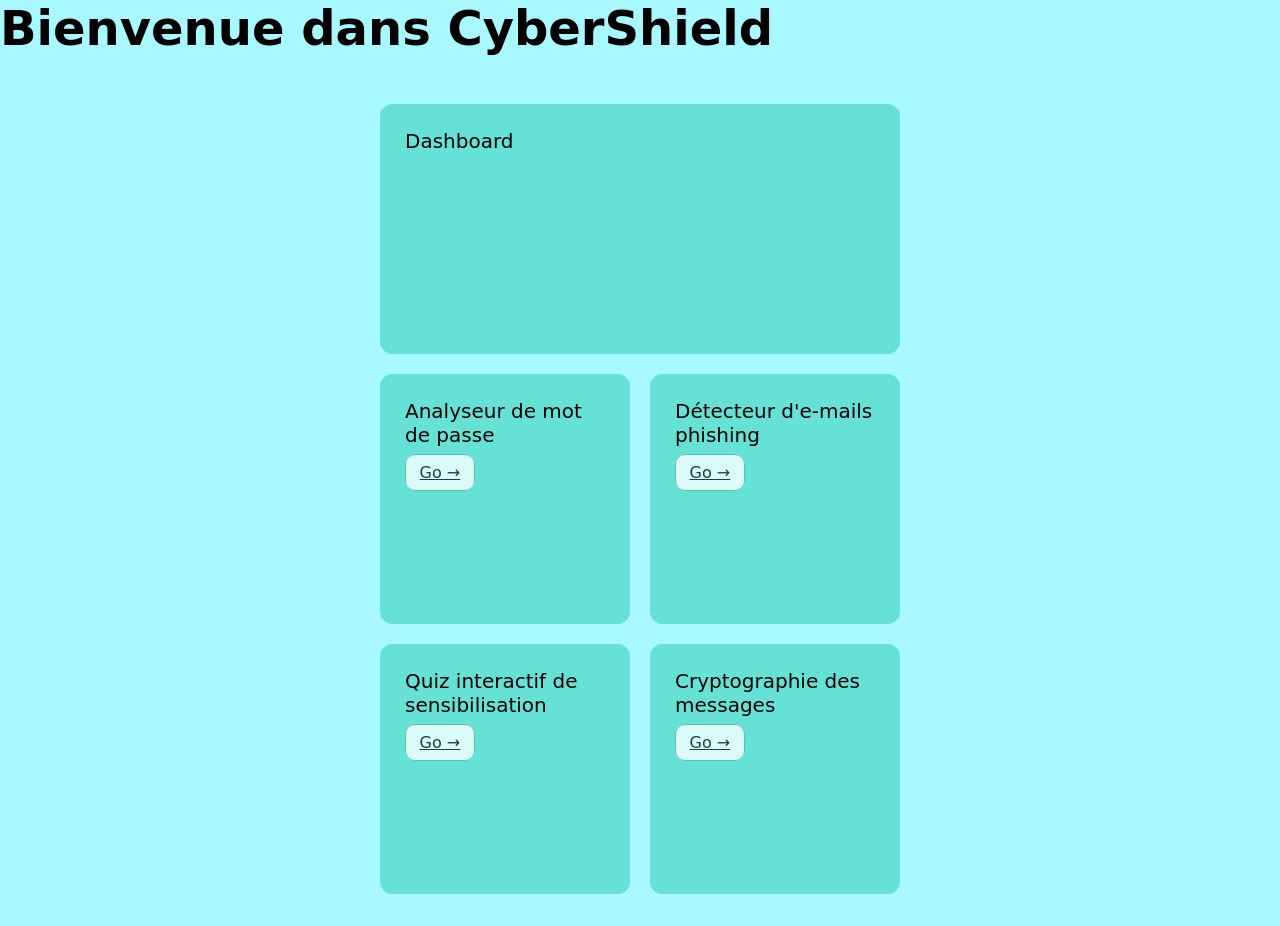
==== index.html @ 89161999 "chiffrement césar" ====
<!doctype html>
<html lang="en">
  <head>
    <meta charset="utf-8">
    <meta name="viewport" content="width=device-width, initial-scale=1">
    <title>CyberShield</title>
  <link rel="stylesheet" href="style.css">
  </head>
  <body>
      <h1>Bienvenue dans CyberShield</h1>
      <main class="container">
        <div class="dashboard-card">
            <h3>Dashboard</h3>
        </div>
        <row>
            <div class="card">
                <h3>Analyseur de mot de passe</h3>
                <a class="go-link" href="web/password.html">Go →</a>
            </div>
            <div class="card">
                <h3>Détecteur d'e-mails phishing</h3>
                <a class="go-link" href="web/phishing.html">Go →</a>
            </div>
        </row>
        <row>
            <div class="card">
                <h3>Quiz interactif de sensibilisation</h3>
                <a class="go-link" href="web/quiz.html">Go →</a>
            </div>
            <div class="card">
                <h3>Cryptographie des messages</h3>
                <a class="go-link" href="web/cipher.html">Go →</a>
            </div>
        </row>
      </main>
  </body>
</html>
---- style.css ----
/* COMMON STYLES FOR ALL PAGES */

    /* Main content of the pages (changing dynamically following the UI theme (light/dark) */

    :root {
      color-scheme: light dark;
      --background-color: #a8f8ff;
      --text-color: #000000;
      --card-border-color: #66e1d5;
      --card-background: #66e1d5;
      --button-background: #eaeaea;
      --button-hover-background: #eec6e3;
      --button-border-color: #a5aff9;
      --topbar-background: #7b7bd9;
    }
    
    @media (prefers-color-scheme: dark) {
        :root {
        --background-color: #081925;
        --text-color: #ffffff;
        --card-border-color: #a5aff9;
        --card-background: #0e1235;
        --button-background: #041521;
        --button-hover-background: #0a2d46;
        --button-border-color: #a5aff9;
        --topbar-background: #262646;
      }
    }

    /* Formatting for the text */

    body {
      font-family: system-ui, -apple-system, Segoe UI, Roboto, Ubuntu, Cantarell, Noto Sans, Helvetica, Arial, "Apple Color Emoji", "Segoe UI Emoji";
      margin: 0;
      background-color: var(--background-color);
      color: var(--text-color);
    }

    /* Basic layout for the pages */

    .container { 
      display: grid; 
      place-items: center; 
      min-height: 50dvh; 
      padding: 2rem;
      gap: 20px;
    }
    
    /* Barre du haut (onglets) */

    .topbar {
        background-color: var(--topbar-background);
        padding: 1rem;
        margin-bottom: 30px;
    }

    /* CARD STYLES */

            /* Card style for the main content areas */

            row {
              display: flex;
              flex-direction: row;
              gap: 20px;
            }

            .card {
              width: 200px;
              height: 200px;
              padding: 1.5rem;
              border-radius: 12px;
              border: 1px solid var(--card-border-color);
              background: var(--card-background);
              backdrop-filter: blur(6px);
            }

            .dashboard-card {
              width: 470px;
              height: 200px;
              padding: 1.5rem;
              border-radius: 12px;
              border: 1px solid var(--card-border-color);
              background: var(--card-background);
              backdrop-filter: blur(6px);
            }

    /* Text elements formatting */

            /* Main title */

            h1 { 
              margin-top: 0; 
              margin-bottom: 1rem; 
              font-weight: 700;
              font-size: 3rem;
              position: relative;
            }

            /* Subtitle */

            h2 { 
              margin-top: 0; 
              margin-bottom: 1rem; 
              font-weight: 100;
              font-size: 1.5rem;
            }

            /* Section title */

            h3 { 
              margin-top: 0rem; 
              margin-bottom: 1rem; 
              font-weight: 50;
              font-size: 1.25rem;
            }

            /* Main paragraph text */

            p { 
              margin-top: 0.5rem; 
              color: var(--paragraph-color); 
            }
    
            .card {
                width: 200px;
                min-height: 200px;   /* au lieu de height fixe */
                height: auto;
                padding: 1.5rem;
                overflow: hidden;    /* rien ne sort visuellement */
            }

            /* CSS */
.score-bar {
  width: 120%;
  max-width: 600px;
  height: 20px;
  background: #d9d9d9;
  border-radius: 999px;
  overflow: hidden;
}

.score-fill {
  width: 0%;
  height: 100%;
  background: #d44; /* rouge par défaut */
  transition: width 0.25s ease, background-color 0.25s ease;
}

#passwordInput {
  width: min(100%, 460px);
  padding: 0.9rem 1rem;
  border: 2px solid #8fd7d0;
  border-radius: 12px;
  background: linear-gradient(180deg, #ecfffd 0%, #dffbf8 100%);
  color: #113836;
  font-size: 1rem;
  font-weight: 600;
  letter-spacing: 0.01em;
  outline: none;
  box-shadow: 0 8px 20px rgba(17, 56, 54, 0.12);
  transition: border-color 0.2s ease, box-shadow 0.2s ease, transform 0.15s ease;
}

#passwordInput::placeholder {
  color: #4b8a85;
  font-weight: 500;
}

#passwordInput:hover {
  border-color: #62c7be;
}

#passwordInput:focus {
  border-color: #2ea79d;
  box-shadow: 0 0 0 4px rgba(46, 167, 157, 0.22), 0 10px 24px rgba(17, 56, 54, 0.18);
  transform: translateY(-1px);
}

.password-input-wrap {
  width: min(100%, 460px);
  position: relative;
}

.password-input-wrap #passwordInput {
  width: 100%;
  padding-right: 2.8rem;
}

.eye-toggle {
  position: absolute;
  right: 0.55rem;
  top: 50%;
  transform: translateY(-50%);
  width: 2rem;
  height: 2rem;
  border: 0;
  border-radius: 8px;
  background: transparent;
  color: #2f6d68;
  cursor: pointer;
  font-size: 1rem;
  line-height: 1;
  transition: transform 0.15s ease, background-color 0.2s ease, color 0.2s ease, box-shadow 0.2s ease;
}

.eye-toggle:hover {
  background: rgba(47, 109, 104, 0.2);
  color: #1f5652;
  transform: translateY(-50%) scale(1.08);
  box-shadow: 0 0 0 3px rgba(47, 109, 104, 0.16);
}

.eye-toggle:focus-visible {
  outline: none;
  background: rgba(47, 109, 104, 0.2);
  box-shadow: 0 0 0 3px rgba(47, 109, 104, 0.28);
}

.cipher-panel {
  width: min(900px, 100%);
  border: 1px solid var(--card-border-color);
  background: var(--card-background);
  border-radius: 16px;
  padding: 1.25rem;
  box-shadow: 0 14px 30px rgba(9, 51, 48, 0.14);
  display: grid;
  gap: 0.75rem;
}

.cipher-label {
  margin: 0.4rem 0 0.1rem;
  font-weight: 600;
}

.cipher-input,
.cipher-number-input {
  border: 1px solid #7ccfc7;
  border-radius: 10px;
  background: #e9fffc;
  color: #103634;
  padding: 0.7rem 0.8rem;
  font-size: 1rem;
  outline: none;
  transition: border-color 0.2s ease, box-shadow 0.2s ease;
}

.cipher-input:focus,
.cipher-number-input:focus {
  border-color: #23a89d;
  box-shadow: 0 0 0 3px rgba(35, 168, 157, 0.2);
}

.cipher-number-input {
  width: 130px;
}

.cipher-actions {
  display: flex;
  flex-wrap: wrap;
  gap: 0.6rem;
  margin-top: 0.4rem;
}

.cipher-actions button,
.go-link,
button {
  border: 1px solid #5fc0b8;
  background: #dcfaf7;
  color: #124542;
  border-radius: 10px;
  padding: 0.5rem 0.85rem;
  cursor: pointer;
  transition: transform 0.15s ease, background-color 0.2s ease;
}

.cipher-actions button:hover,
.go-link:hover,
button:hover {
  background: #c9f3ee;
  transform: translateY(-1px);
}

.cipher-result {
  min-height: 52px;
  margin: 0;
  border: 1px solid #9adad4;
  border-radius: 10px;
  background: #f2fffd;
  padding: 0.65rem 0.75rem;
  white-space: pre-wrap;
  overflow-wrap: anywhere;
}

.cipher-table-wrap {
  width: 100%;
  overflow-x: auto;
}

.cipher-table {
  width: 100%;
  border-collapse: collapse;
  background: #effffd;
  border: 1px solid #9adad4;
  border-radius: 10px;
  overflow: hidden;
}

.cipher-table th,
.cipher-table td {
  border-bottom: 1px solid #b8e9e3;
  padding: 0.55rem 0.65rem;
  text-align: left;
  vertical-align: top;
}

.cipher-table th {
  background: #d8f7f2;
}

@media (max-width: 640px) {
  .cipher-panel {
    padding: 1rem;
  }

  .cipher-number-input {
    width: 100%;
  }
}
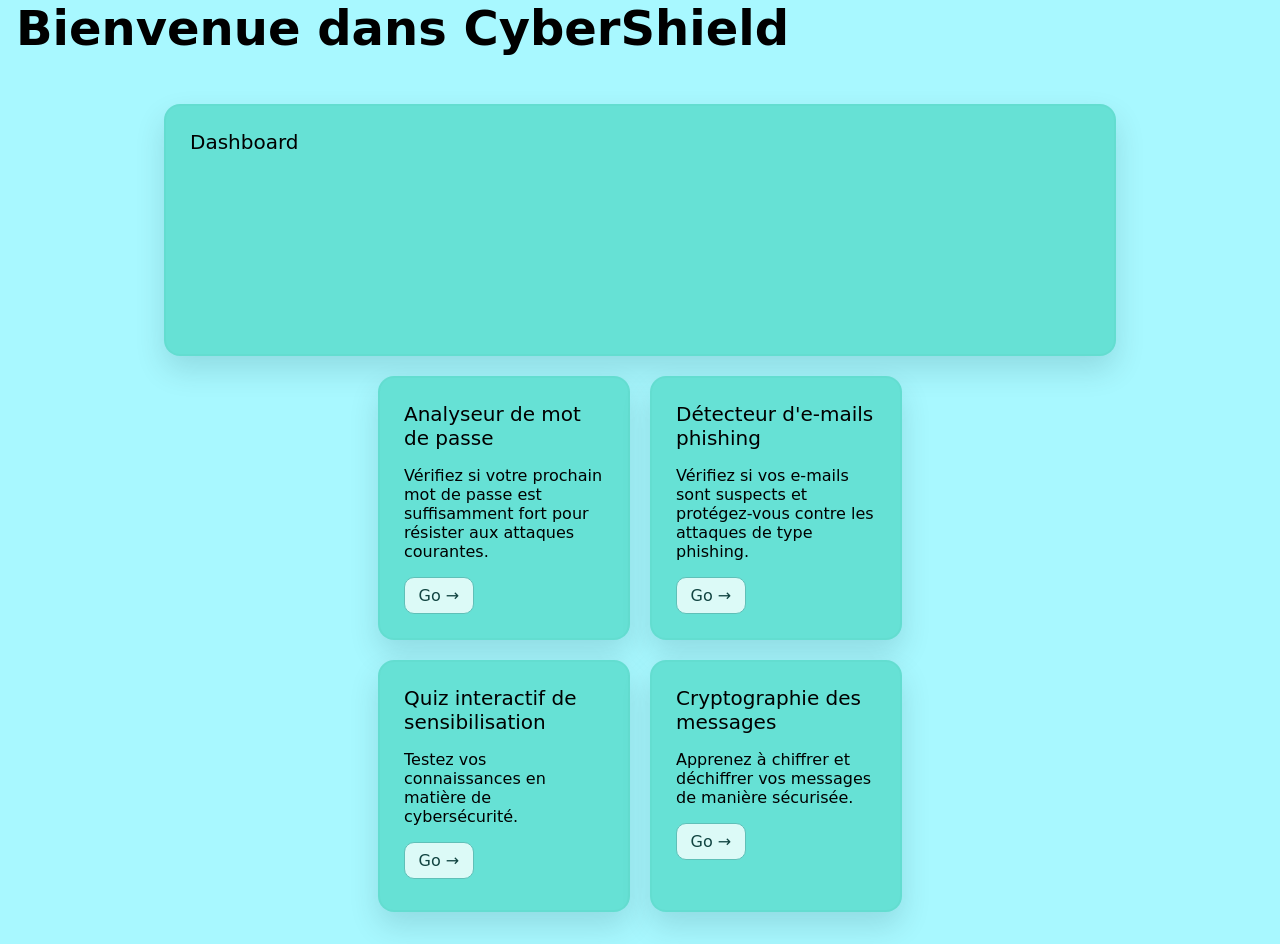
==== commit 77f80426: "add apps decription + fix cesar x2 + start fix css" ====
--- a/index.html
+++ b/index.html
@@ -15,21 +15,25 @@
         <row>
             <div class="card">
                 <h3>Analyseur de mot de passe</h3>
-                <a class="go-link" href="web/password.html">Go →</a>
+                <p>Vérifiez si votre prochain mot de passe est suffisamment fort pour résister aux attaques courantes.</p>
+                <a class="topbar-button" href="web/password.html">Go →</a>
             </div>
             <div class="card">
                 <h3>Détecteur d'e-mails phishing</h3>
-                <a class="go-link" href="web/phishing.html">Go →</a>
+                <p>Vérifiez si vos e-mails sont suspects et protégez-vous contre les attaques de type phishing.</p>
+                <a class="topbar-button " href="web/phishing.html">Go →</a>
             </div>
         </row>
         <row>
             <div class="card">
                 <h3>Quiz interactif de sensibilisation</h3>
-                <a class="go-link" href="web/quiz.html">Go →</a>
+                <p>Testez vos connaissances en matière de cybersécurité.</p>
+                <a class="topbar-button" href="web/quiz.html">Go →</a>
             </div>
             <div class="card">
                 <h3>Cryptographie des messages</h3>
-                <a class="go-link" href="web/cipher.html">Go →</a>
+                <p>Apprenez à chiffrer et déchiffrer vos messages de manière sécurisée.</p>
+                <a class="topbar-button" href="web/cipher.html">Go →</a>
             </div>
         </row>
       </main>
--- a/style.css
+++ b/style.css
@@ -6,10 +6,10 @@
       color-scheme: light dark;
       --background-color: #a8f8ff;
       --text-color: #000000;
-      --card-border-color: #66e1d5;
+      --card-border-color: #60d7cb7a;
       --card-background: #66e1d5;
-      --button-background: #eaeaea;
-      --button-hover-background: #eec6e3;
+      --button-background: #1efff0;
+      --button-hover-background: #00ffd0;
       --button-border-color: #a5aff9;
       --topbar-background: #7b7bd9;
     }
@@ -36,6 +36,18 @@
       color: var(--text-color);
     }
 
+    p {
+      margin-top: 0rem; 
+      margin-bottom: 1rem; 
+      font-weight: 50;
+    }
+
+    /* Hyperlinks */
+
+    a {
+      text-decoration: none;
+    }
+
     /* Basic layout for the pages */
 
     .container { 
@@ -52,6 +64,46 @@
         background-color: var(--topbar-background);
         padding: 1rem;
         margin-bottom: 30px;
+        display: flex;
+        gap: 0.75rem;
+        flex-wrap: wrap;
+        justify-content: center;
+        align-items: center;
+
+      }
+
+    .topbar-button {
+      border: 1px solid #5fc0b8;
+      background: #dcfaf7;
+      color: #124542;
+      border-radius: 10px;
+      padding: 0.5rem 0.85rem;
+      cursor: pointer;
+      transition: transform 0.15s ease, background-color 0.2s ease;
+    }
+
+    .topbar-button:hover {
+      transform: scale(1.05);
+    }
+
+    .topbar-button:active {
+      transform: scale(0.98);
+    }
+
+    .topbar-button {
+      text-decoration: none;
+      display: inline-block;
+    }
+
+    .selected-topbar-button {
+      border: 1px solid #5fc0b8;
+      background: #dcfaf7;
+      color: #124542;
+      border-radius: 10px;
+      padding: 0.5rem 0.85rem;
+      cursor: not-allowed;
+      opacity: 0.5;
+      transition: transform 0.15s ease, background-color 0.2s ease;
     }
 
     /* CARD STYLES */
@@ -65,23 +117,29 @@
             }
 
             .card {
-              width: 200px;
+              width: min(380px, 100%);
               height: 200px;
               padding: 1.5rem;
-              border-radius: 12px;
-              border: 1px solid var(--card-border-color);
+              border-radius: 16px;
+              border: 2px solid var(--card-border-color);
               background: var(--card-background);
+              -webkit-backdrop-filter: blur(6px);
               backdrop-filter: blur(6px);
+              box-shadow: 0 14px 30px rgba(9, 51, 48, 0.14);
             }
 
             .dashboard-card {
-              width: 470px;
+              width: min(900px, 100%);
               height: 200px;
               padding: 1.5rem;
-              border-radius: 12px;
-              border: 1px solid var(--card-border-color);
+              border-radius: 16px;
+              border: 2px solid var(--card-border-color);
               background: var(--card-background);
+              -webkit-backdrop-filter: blur(6px);
               backdrop-filter: blur(6px);
+              box-shadow: 0 14px 30px rgba(9, 51, 48, 0.14);
+              display: grid;
+              gap: 0.75rem;
             }
 
     /* Text elements formatting */
@@ -89,11 +147,13 @@
             /* Main title */
 
             h1 { 
-              margin-top: 0; 
+              margin-top: 0rem; 
+              margin-left: 1rem;
               margin-bottom: 1rem; 
               font-weight: 700;
               font-size: 3rem;
               position: relative;
+              display: inline-block;
             }
 
             /* Subtitle */
@@ -129,7 +189,6 @@
                 overflow: hidden;    /* rien ne sort visuellement */
             }
 
-            /* CSS */
 .score-bar {
   width: 120%;
   max-width: 600px;
@@ -327,3 +386,10 @@
   }
 }
 
+.welcome-quiz {
+    display: block;
+}
+
+.game {
+    display: none;
+}
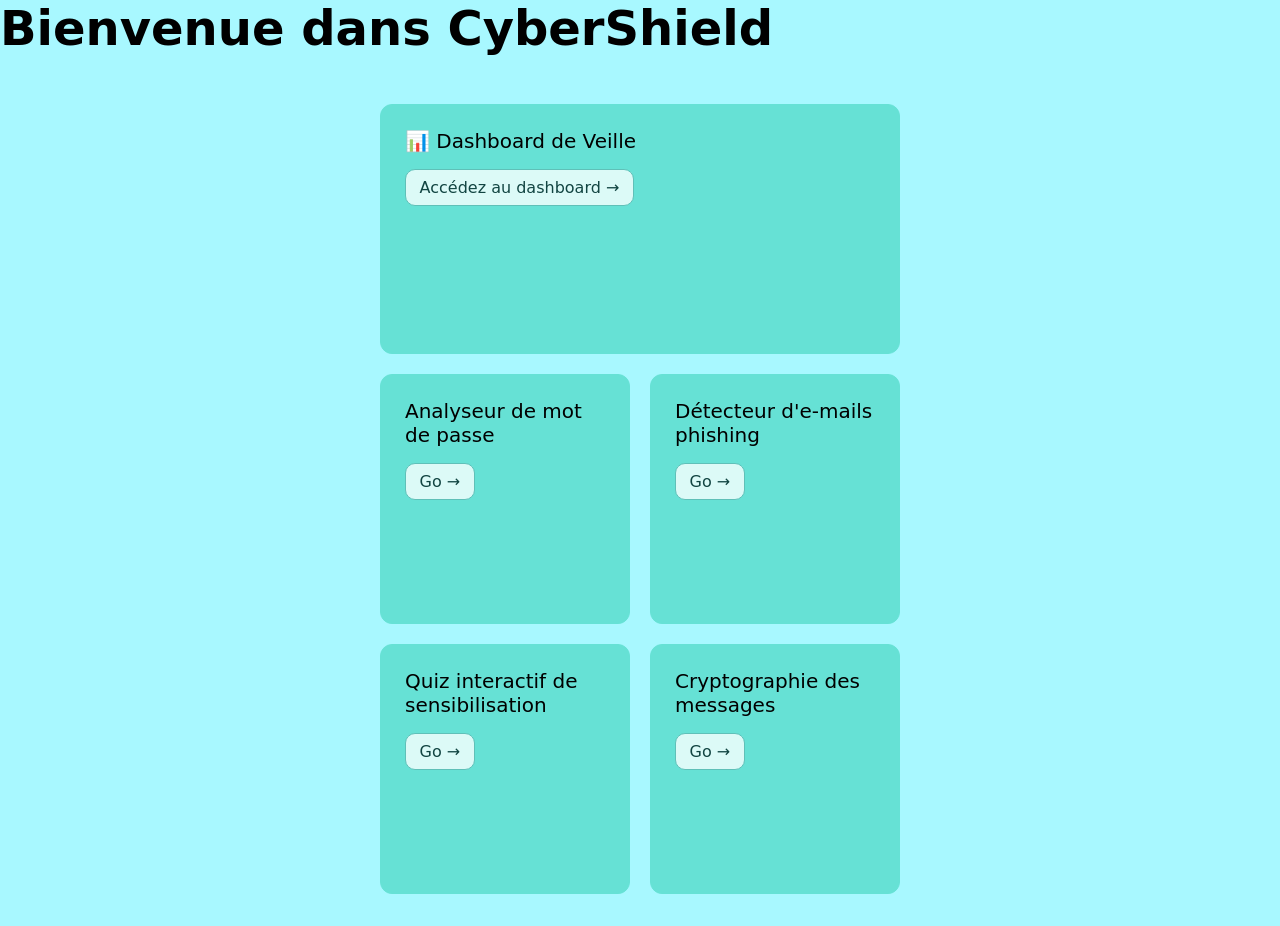
==== commit e734115d: "stringcontain" ====
--- a/index.html
+++ b/index.html
@@ -10,29 +10,26 @@
       <h1>Bienvenue dans CyberShield</h1>
       <main class="container">
         <div class="dashboard-card">
-            <h3>Dashboard</h3>
+            <h3>📊 Dashboard de Veille</h3>
+            <a class="topbar-button" href="web/dashboard-veille.html">Accédez au dashboard →</a>
         </div>
         <row>
             <div class="card">
                 <h3>Analyseur de mot de passe</h3>
-                <p>Vérifiez si votre prochain mot de passe est suffisamment fort pour résister aux attaques courantes.</p>
                 <a class="topbar-button" href="web/password.html">Go →</a>
             </div>
             <div class="card">
                 <h3>Détecteur d'e-mails phishing</h3>
-                <p>Vérifiez si vos e-mails sont suspects et protégez-vous contre les attaques de type phishing.</p>
                 <a class="topbar-button " href="web/phishing.html">Go →</a>
             </div>
         </row>
         <row>
             <div class="card">
                 <h3>Quiz interactif de sensibilisation</h3>
-                <p>Testez vos connaissances en matière de cybersécurité.</p>
                 <a class="topbar-button" href="web/quiz.html">Go →</a>
             </div>
             <div class="card">
                 <h3>Cryptographie des messages</h3>
-                <p>Apprenez à chiffrer et déchiffrer vos messages de manière sécurisée.</p>
                 <a class="topbar-button" href="web/cipher.html">Go →</a>
             </div>
         </row>
--- a/style.css
+++ b/style.css
@@ -6,10 +6,10 @@
       color-scheme: light dark;
       --background-color: #a8f8ff;
       --text-color: #000000;
-      --card-border-color: #60d7cb7a;
+      --card-border-color: #66e1d5;
       --card-background: #66e1d5;
-      --button-background: #1efff0;
-      --button-hover-background: #00ffd0;
+      --button-background: #eaeaea;
+      --button-hover-background: #eec6e3;
       --button-border-color: #a5aff9;
       --topbar-background: #7b7bd9;
     }
@@ -36,17 +36,13 @@
       color: var(--text-color);
     }
 
-    p {
-      margin-top: 0rem; 
-      margin-bottom: 1rem; 
-      font-weight: 50;
-    }
-
     /* Hyperlinks */
 
     a {
       text-decoration: none;
     }
+
+
 
     /* Basic layout for the pages */
 
@@ -117,29 +113,23 @@
             }
 
             .card {
-              width: min(380px, 100%);
+              width: 200px;
               height: 200px;
               padding: 1.5rem;
-              border-radius: 16px;
-              border: 2px solid var(--card-border-color);
+              border-radius: 12px;
+              border: 1px solid var(--card-border-color);
               background: var(--card-background);
-              -webkit-backdrop-filter: blur(6px);
               backdrop-filter: blur(6px);
-              box-shadow: 0 14px 30px rgba(9, 51, 48, 0.14);
             }
 
             .dashboard-card {
-              width: min(900px, 100%);
+              width: 470px;
               height: 200px;
               padding: 1.5rem;
-              border-radius: 16px;
-              border: 2px solid var(--card-border-color);
+              border-radius: 12px;
+              border: 1px solid var(--card-border-color);
               background: var(--card-background);
-              -webkit-backdrop-filter: blur(6px);
               backdrop-filter: blur(6px);
-              box-shadow: 0 14px 30px rgba(9, 51, 48, 0.14);
-              display: grid;
-              gap: 0.75rem;
             }
 
     /* Text elements formatting */
@@ -147,13 +137,11 @@
             /* Main title */
 
             h1 { 
-              margin-top: 0rem; 
-              margin-left: 1rem;
+              margin-top: 0; 
               margin-bottom: 1rem; 
               font-weight: 700;
               font-size: 3rem;
               position: relative;
-              display: inline-block;
             }
 
             /* Subtitle */
@@ -189,6 +177,7 @@
                 overflow: hidden;    /* rien ne sort visuellement */
             }
 
+            /* CSS */
 .score-bar {
   width: 120%;
   max-width: 600px;
@@ -386,10 +375,568 @@
   }
 }
 
-.welcome-quiz {
-    display: block;
-}
-
-.game {
-    display: none;
-}+/* PHISHING EMAIL DETECTOR STYLES */
+
+.email-input-wrap {
+  width: min(100%, 460px);
+  position: relative;
+  margin-bottom: 1rem;
+}
+
+#emailinput {
+  width: 100%;
+  padding: 0.9rem 1rem;
+  padding-right: 2.8rem;
+  border: 2px solid #8fd7d0;
+  border-radius: 12px;
+  background: linear-gradient(180deg, #ecfffd 0%, #dffbf8 100%);
+  color: #113836;
+  font-size: 1rem;
+  font-weight: 600;
+  letter-spacing: 0.01em;
+  outline: none;
+  box-shadow: 0 8px 20px rgba(17, 56, 54, 0.12);
+  transition: border-color 0.2s ease, box-shadow 0.2s ease, transform 0.15s ease;
+}
+
+#emailinput::placeholder {
+  color: #4b8a85;
+  font-weight: 500;
+}
+
+#emailinput:hover {
+  border-color: #62c7be;
+}
+
+#emailinput:focus {
+  border-color: #2ea79d;
+  box-shadow: 0 0 0 4px rgba(46, 167, 157, 0.22), 0 10px 24px rgba(17, 56, 54, 0.18);
+  transform: translateY(-1px);
+}
+
+#analyzeBtn {
+  position: absolute;
+  right: 0.55rem;
+  top: 50%;
+  transform: translateY(-50%);
+  width: 2rem;
+  height: 2rem;
+  border: 1px solid #62c7be;
+  border-radius: 8px;
+  background: linear-gradient(135deg, #dcfaf7, #c9f3ee);
+  color: #124542;
+  cursor: pointer;
+  font-size: 1.1rem;
+  line-height: 1;
+  font-weight: 600;
+  transition: transform 0.15s ease, background-color 0.2s ease, box-shadow 0.2s ease;
+}
+
+#analyzeBtn:hover {
+  background: linear-gradient(135deg, #c9f3ee, #b5eee8);
+  transform: translateY(-50%) scale(1.1);
+  box-shadow: 0 4px 12px rgba(46, 167, 157, 0.3);
+}
+
+#analyzeBtn:active {
+  transform: translateY(-50%) scale(0.95);
+}
+
+.reset-button {
+  padding: 0.6rem 1.2rem;
+  border: 2px solid #62c7be;
+  border-radius: 10px;
+  background: linear-gradient(135deg, #dcfaf7, #c9f3ee);
+  color: #124542;
+  cursor: pointer;
+  font-size: 0.95rem;
+  font-weight: 600;
+  transition: transform 0.15s ease, background-color 0.2s ease, box-shadow 0.2s ease;
+}
+
+.reset-button:hover {
+  background: linear-gradient(135deg, #c9f3ee, #b5eee8);
+  transform: scale(1.05);
+  box-shadow: 0 4px 12px rgba(46, 167, 157, 0.3);
+}
+
+.reset-button:active {
+  transform: scale(0.95);
+}
+
+@media (prefers-color-scheme: dark) {
+  .reset-button {
+    background: linear-gradient(135deg, #0e1235, #0a2d46);
+    color: #7dc4b8;
+    border-color: #3a9585;
+  }
+
+  .reset-button:hover {
+    background: linear-gradient(135deg, #0a2d46, #081f2e);
+    box-shadow: 0 4px 12px rgba(74, 176, 163, 0.4);
+  }
+}
+
+@media (prefers-color-scheme: dark) {
+  #emailinput {
+    background: linear-gradient(180deg, #0a2d46 0%, #081f2e 100%);
+    color: #7dc4b8;
+    border-color: #2a6b63;
+    box-shadow: 0 8px 20px rgba(0, 0, 0, 0.4);
+  }
+
+  #emailinput::placeholder {
+    color: #5a9a92;
+  }
+
+  #emailinput:hover {
+    border-color: #3a9585;
+  }
+
+  #emailinput:focus {
+    border-color: #4ab0a3;
+    box-shadow: 0 0 0 4px rgba(74, 176, 163, 0.2), 0 10px 24px rgba(0, 0, 0, 0.5);
+  }
+
+  #analyzeBtn {
+    background: linear-gradient(135deg, #0e1235, #0a2d46);
+    color: #7dc4b8;
+    border-color: #3a9585;
+  }
+
+  #analyzeBtn:hover {
+    background: linear-gradient(135deg, #0a2d46, #081f2e);
+    box-shadow: 0 4px 12px rgba(74, 176, 163, 0.4);
+  }
+}
+
+#resultsContainer {
+  width: min(100%, 500px);
+  padding: 1.5rem;
+  border-radius: 12px;
+  border: 2px solid;
+  backdrop-filter: blur(6px);
+  animation: slideIn 0.3s ease-out;
+}
+
+#resultsContainer h3 {
+  margin-top: 0;
+  font-size: 1.3rem;
+  margin-bottom: 1rem;
+}
+
+#resultsContainer ul {
+  margin: 0;
+  padding-left: 1.5rem;
+  list-style: none;
+}
+
+#resultsContainer li {
+  padding: 0.6rem 0 0.6rem 1.8rem;
+  position: relative;
+  font-weight: 500;
+  line-height: 1.5;
+}
+
+#resultsContainer li::before {
+  content: "✓";
+  position: absolute;
+  left: 0;
+  font-weight: bold;
+}
+
+/* Couleurs pour les différents niveaux de danger */
+#resultsContainer[data-risk="safe"] {
+  background-color: rgba(200, 230, 201, 0.7);
+  border-color: #81c784;
+  color: #1b5e20;
+}
+
+#resultsContainer[data-risk="warning"] {
+  background-color: rgba(255, 243, 205, 0.8);
+  border-color: #fbc02d;
+  color: #f57f17;
+}
+
+#resultsContainer[data-risk="danger"] {
+  background-color: rgba(255, 205, 210, 0.8);
+  border-color: #e53935;
+  color: #b71c1c;
+}
+
+@media (prefers-color-scheme: dark) {
+  #resultsContainer[data-risk="safe"] {
+    background-color: rgba(27, 94, 32, 0.6);
+    border-color: #66bb6a;
+    color: #a5d6a7;
+  }
+
+  #resultsContainer[data-risk="warning"] {
+    background-color: rgba(245, 127, 23, 0.3);
+    border-color: #ffb74d;
+    color: #ffcc80;
+  }
+
+  #resultsContainer[data-risk="danger"] {
+    background-color: rgba(183, 28, 28, 0.4);
+    border-color: #ef5350;
+    color: #ef9a9a;
+  }
+}
+
+@keyframes slideIn {
+  from {
+    opacity: 0;
+    transform: translateY(-10px);
+  }
+  to {
+    opacity: 1;
+    transform: translateY(0);
+  }
+}
+
+/* DASHBOARD DE VEILLE STYLES */
+
+.alert-section {
+  width: 100%;
+  margin-bottom: 2rem;
+  animation: slideIn 0.3s ease-out;
+}
+
+.alert-section h2 {
+  margin-top: 0;
+  margin-bottom: 1rem;
+  font-size: 1.3rem;
+}
+
+.alert-indicator {
+  display: flex;
+  align-items: center;
+  gap: 1.5rem;
+  padding: 1.5rem;
+  border-radius: 12px;
+  border: 2px solid;
+  transition: all 0.3s ease;
+}
+
+.alert-indicator.alert-low {
+  background: rgba(200, 230, 201, 0.3);
+  border-color: #81c784;
+  color: #1b5e20;
+}
+
+.alert-indicator.alert-medium {
+  background: rgba(255, 243, 205, 0.4);
+  border-color: #fbc02d;
+  color: #f57f17;
+}
+
+.alert-indicator.alert-high {
+  background: rgba(255, 205, 210, 0.4);
+  border-color: #e53935;
+  color: #b71c1c;
+}
+
+.alert-indicator.alert-critical {
+  background: rgba(244, 67, 54, 0.2);
+  border-color: #d32f2f;
+  color: #b71c1c;
+  box-shadow: 0 0 10px rgba(211, 47, 47, 0.3);
+}
+
+.alert-level {
+  font-size: 2rem;
+  font-weight: 700;
+  min-width: 120px;
+  text-align: center;
+}
+
+.alert-details p {
+  margin: 0.3rem 0;
+  font-weight: 500;
+}
+
+@media (prefers-color-scheme: dark) {
+  .alert-indicator.alert-low {
+    background: rgba(27, 94, 32, 0.4);
+    border-color: #66bb6a;
+    color: #a5d6a7;
+  }
+
+  .alert-indicator.alert-medium {
+    background: rgba(245, 127, 23, 0.2);
+    border-color: #ffb74d;
+    color: #ffcc80;
+  }
+
+  .alert-indicator.alert-high {
+    background: rgba(183, 28, 28, 0.4);
+    border-color: #ef5350;
+    color: #ef9a9a;
+  }
+
+  .alert-indicator.alert-critical {
+    background: rgba(211, 47, 47, 0.3);
+    border-color: #f44336;
+    color: #ff7043;
+  }
+}
+
+/* Filtres */
+
+.filters-section {
+  width: 100%;
+  margin-bottom: 2rem;
+}
+
+.filters-section h2 {
+  margin-top: 0;
+  margin-bottom: 1rem;
+  font-size: 1.3rem;
+}
+
+.filter-buttons {
+  display: flex;
+  flex-wrap: wrap;
+  gap: 0.8rem;
+}
+
+.filter-btn {
+  padding: 0.6rem 1.2rem;
+  border: 2px solid #62c7be;
+  border-radius: 10px;
+  background: linear-gradient(135deg, #f0f9f8, #e3f5f3);
+  color: #124542;
+  cursor: pointer;
+  font-size: 0.95rem;
+  font-weight: 600;
+  transition: all 0.2s ease;
+}
+
+.filter-btn:hover {
+  background: linear-gradient(135deg, #dcfaf7, #c9f3ee);
+  transform: translateY(-2px);
+  box-shadow: 0 4px 12px rgba(46, 167, 157, 0.3);
+}
+
+.filter-btn.active {
+  background: linear-gradient(135deg, #2ea79d, #1f7b73);
+  color: #ffffff;
+  border-color: #1f7b73;
+  box-shadow: 0 4px 12px rgba(46, 167, 157, 0.4);
+}
+
+@media (prefers-color-scheme: dark) {
+  .filter-btn {
+    background: linear-gradient(135deg, #0a2d46, #061820);
+    color: #7dc4b8;
+    border-color: #3a9585;
+  }
+
+  .filter-btn:hover {
+    background: linear-gradient(135deg, #081f2e, #061820);
+    box-shadow: 0 4px 12px rgba(74, 176, 163, 0.4);
+  }
+
+  .filter-btn.active {
+    background: linear-gradient(135deg, #2a9c8f, #1a6b62);
+    color: #a5d6a7;
+  }
+}
+
+/* Actualités */
+
+.news-section {
+  width: 100%;
+  margin-bottom: 2rem;
+}
+
+.news-section h2 {
+  margin-top: 0;
+  margin-bottom: 1rem;
+  font-size: 1.3rem;
+}
+
+.news-container {
+  display: grid;
+  gap: 1rem;
+  animation: slideIn 0.3s ease-out;
+}
+
+.news-card {
+  padding: 1.5rem;
+  border-radius: 12px;
+  border-left: 5px solid;
+  background: var(--card-background);
+  backdrop-filter: blur(6px);
+  transition: all 0.3s ease;
+  box-shadow: 0 4px 12px rgba(0, 0, 0, 0.1);
+}
+
+.news-card:hover {
+  transform: translateY(-4px);
+  box-shadow: 0 8px 20px rgba(0, 0, 0, 0.15);
+}
+
+.news-card.severity-élevé {
+  border-left-color: #d32f2f;
+  background: linear-gradient(135deg, rgba(255, 205, 210, 0.2), rgba(244, 67, 54, 0.1));
+}
+
+.news-card.severity-moyen {
+  border-left-color: #fbc02d;
+  background: linear-gradient(135deg, rgba(255, 243, 205, 0.2), rgba(251, 192, 45, 0.1));
+}
+
+.news-card.severity-faible {
+  border-left-color: #81c784;
+  background: linear-gradient(135deg, rgba(200, 230, 201, 0.2), rgba(129, 199, 132, 0.1));
+}
+
+.news-header {
+  display: flex;
+  justify-content: space-between;
+  align-items: center;
+  margin-bottom: 0.8rem;
+  font-size: 0.9rem;
+}
+
+.severity-badge {
+  display: inline-block;
+  padding: 0.3rem 0.8rem;
+  border-radius: 20px;
+  font-weight: 700;
+  font-size: 0.75rem;
+  text-transform: uppercase;
+  letter-spacing: 0.05em;
+}
+
+.news-card.severity-élevé .severity-badge {
+  background: #ffcdd2;
+  color: #b71c1c;
+}
+
+.news-card.severity-moyen .severity-badge {
+  background: #fff9c4;
+  color: #f57f17;
+}
+
+.news-card.severity-faible .severity-badge {
+  background: #c8e6c9;
+  color: #1b5e20;
+}
+
+.date {
+  color: var(--text-color);
+  opacity: 0.7;
+  font-size: 0.85rem;
+}
+
+.news-card h3 {
+  margin: 0 0 0.8rem 0;
+  font-size: 1.1rem;
+  line-height: 1.4;
+}
+
+.source {
+  margin: 0.4rem 0;
+  font-size: 0.9rem;
+  opacity: 0.8;
+  font-style: italic;
+}
+
+.description {
+  margin: 0.8rem 0;
+  line-height: 1.5;
+  color: var(--text-color);
+  opacity: 0.9;
+}
+
+.news-footer {
+  margin-top: 1rem;
+  padding-top: 1rem;
+  border-top: 1px solid rgba(0, 0, 0, 0.1);
+}
+
+.news-footer a {
+  display: inline-block;
+  color: #2ea79d;
+  font-weight: 600;
+  transition: all 0.2s ease;
+}
+
+.news-footer a:hover {
+  color: #1f7b73;
+  text-decoration: underline;
+}
+
+.loading,
+.no-news {
+  text-align: center;
+  padding: 2rem;
+  color: var(--text-color);
+  opacity: 0.7;
+  font-size: 1.1rem;
+}
+
+@media (prefers-color-scheme: dark) {
+  .news-card.severity-élevé {
+    background: linear-gradient(135deg, rgba(183, 28, 28, 0.2), rgba(211, 47, 47, 0.1));
+  }
+
+  .news-card.severity-moyen {
+    background: linear-gradient(135deg, rgba(245, 127, 23, 0.2), rgba(255, 152, 0, 0.1));
+  }
+
+  .news-card.severity-faible {
+    background: linear-gradient(135deg, rgba(27, 94, 32, 0.2), rgba(56, 142, 60, 0.1));
+  }
+
+  .news-card.severity-élevé .severity-badge {
+    background: rgba(211, 47, 47, 0.4);
+    color: #ff9a9e;
+  }
+
+  .news-card.severity-moyen .severity-badge {
+    background: rgba(255, 152, 0, 0.3);
+    color: #ffb74d;
+  }
+
+  .news-card.severity-faible .severity-badge {
+    background: rgba(56, 142, 60, 0.3);
+    color: #81c784;
+  }
+
+  .news-footer a {
+    color: #4ab0a3;
+  }
+
+  .news-footer a:hover {
+    color: #7dc4b8;
+  }
+}
+
+@media (max-width: 768px) {
+  .alert-indicator {
+    flex-direction: column;
+    text-align: center;
+  }
+
+  .alert-level {
+    min-width: auto;
+  }
+
+  .news-card {
+    padding: 1rem;
+  }
+
+  .news-header {
+    flex-direction: column;
+    align-items: flex-start;
+  }
+
+  .date {
+    margin-top: 0.5rem;
+  }
+}
+
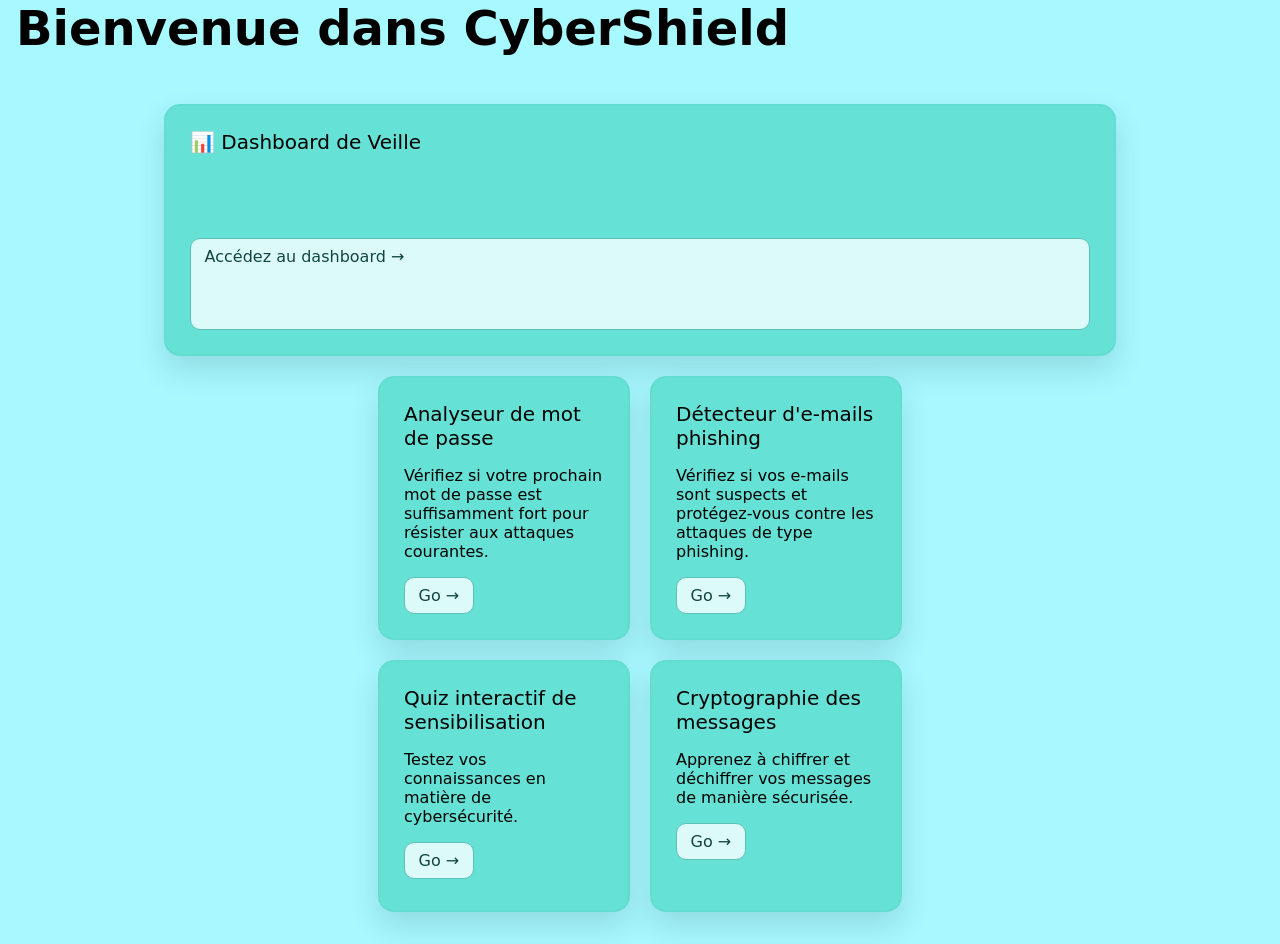
==== commit 294cf4c9: "test" ====
--- a/index.html
+++ b/index.html
@@ -16,20 +16,24 @@
         <row>
             <div class="card">
                 <h3>Analyseur de mot de passe</h3>
+                <p>Vérifiez si votre prochain mot de passe est suffisamment fort pour résister aux attaques courantes.</p>
                 <a class="topbar-button" href="web/password.html">Go →</a>
             </div>
             <div class="card">
                 <h3>Détecteur d'e-mails phishing</h3>
+                <p>Vérifiez si vos e-mails sont suspects et protégez-vous contre les attaques de type phishing.</p>
                 <a class="topbar-button " href="web/phishing.html">Go →</a>
             </div>
         </row>
         <row>
             <div class="card">
                 <h3>Quiz interactif de sensibilisation</h3>
+                <p>Testez vos connaissances en matière de cybersécurité.</p>
                 <a class="topbar-button" href="web/quiz.html">Go →</a>
             </div>
             <div class="card">
                 <h3>Cryptographie des messages</h3>
+                <p>Apprenez à chiffrer et déchiffrer vos messages de manière sécurisée.</p>
                 <a class="topbar-button" href="web/cipher.html">Go →</a>
             </div>
         </row>
--- a/style.css
+++ b/style.css
@@ -6,10 +6,10 @@
       color-scheme: light dark;
       --background-color: #a8f8ff;
       --text-color: #000000;
-      --card-border-color: #66e1d5;
+      --card-border-color: #60d7cb7a;
       --card-background: #66e1d5;
-      --button-background: #eaeaea;
-      --button-hover-background: #eec6e3;
+      --button-background: #1efff0;
+      --button-hover-background: #00ffd0;
       --button-border-color: #a5aff9;
       --topbar-background: #7b7bd9;
     }
@@ -36,13 +36,17 @@
       color: var(--text-color);
     }
 
+    p {
+      margin-top: 0rem; 
+      margin-bottom: 1rem; 
+      font-weight: 50;
+    }
+
     /* Hyperlinks */
 
     a {
       text-decoration: none;
     }
-
-
 
     /* Basic layout for the pages */
 
@@ -113,23 +117,29 @@
             }
 
             .card {
-              width: 200px;
+              width: min(380px, 100%);
               height: 200px;
               padding: 1.5rem;
-              border-radius: 12px;
-              border: 1px solid var(--card-border-color);
+              border-radius: 16px;
+              border: 2px solid var(--card-border-color);
               background: var(--card-background);
+              -webkit-backdrop-filter: blur(6px);
               backdrop-filter: blur(6px);
+              box-shadow: 0 14px 30px rgba(9, 51, 48, 0.14);
             }
 
             .dashboard-card {
-              width: 470px;
+              width: min(900px, 100%);
               height: 200px;
               padding: 1.5rem;
-              border-radius: 12px;
-              border: 1px solid var(--card-border-color);
+              border-radius: 16px;
+              border: 2px solid var(--card-border-color);
               background: var(--card-background);
+              -webkit-backdrop-filter: blur(6px);
               backdrop-filter: blur(6px);
+              box-shadow: 0 14px 30px rgba(9, 51, 48, 0.14);
+              display: grid;
+              gap: 0.75rem;
             }
 
     /* Text elements formatting */
@@ -137,11 +147,13 @@
             /* Main title */
 
             h1 { 
-              margin-top: 0; 
+              margin-top: 0rem; 
+              margin-left: 1rem;
               margin-bottom: 1rem; 
               font-weight: 700;
               font-size: 3rem;
               position: relative;
+              display: inline-block;
             }
 
             /* Subtitle */
@@ -177,7 +189,6 @@
                 overflow: hidden;    /* rien ne sort visuellement */
             }
 
-            /* CSS */
 .score-bar {
   width: 120%;
   max-width: 600px;
@@ -940,3 +951,279 @@
   }
 }
 
+  .welcome-quiz {
+    display: block;
+    width: min(760px, 100%);
+    border: 1px solid var(--card-border-color);
+    background: linear-gradient(160deg, rgba(230, 255, 251, 0.9), rgba(208, 247, 241, 0.92));
+    border-radius: 18px;
+    padding: 1.5rem;
+    box-shadow: 0 14px 32px rgba(10, 54, 50, 0.14);
+  }
+
+  .game {
+    display: none;
+    width: min(920px, 100%);
+    border: 1px solid var(--card-border-color);
+    background: linear-gradient(160deg, rgba(233, 255, 252, 0.9), rgba(215, 250, 244, 0.92));
+    border-radius: 18px;
+    padding: 1.25rem;
+    box-shadow: 0 14px 32px rgba(10, 54, 50, 0.14);
+  }
+
+  /* Ecran de bienvenue */
+
+  #startForm {
+    display: grid;
+    gap: 1.1rem;
+  }
+
+  #startForm fieldset {
+    border: 1px solid #81d7cf;
+    border-radius: 14px;
+    padding: 1rem;
+    margin: 0;
+    background: rgba(242, 255, 253, 0.65);
+  }
+
+  #startForm legend {
+    font-weight: 700;
+    color: #124542;
+    padding: 0 0.35rem;
+  }
+
+  #startForm fieldset > div {
+    display: flex;
+    align-items: center;
+    gap: 0.55rem;
+    padding: 0.5rem 0.45rem;
+    border-radius: 9px;
+  }
+
+  #startForm fieldset > div:hover {
+    background: rgba(106, 211, 198, 0.14);
+  }
+
+  #startForm input[type="radio"] {
+    accent-color: #1f8f84;
+    transform: scale(1.08);
+  }
+
+  #startForm button {
+    justify-self: start;
+    border: 1px solid #5fc0b8;
+    background: linear-gradient(135deg, #dcfaf7, #c9f3ee);
+    color: #124542;
+    border-radius: 10px;
+    padding: 0.62rem 1rem;
+    cursor: pointer;
+    font-weight: 700;
+    transition: transform 0.18s ease, box-shadow 0.2s ease, background-color 0.2s ease;
+  }
+
+  #startForm button:hover {
+    transform: translateY(-1px);
+    box-shadow: 0 8px 20px rgba(20, 89, 83, 0.18);
+  }
+
+  /* En-tete du quiz en cours */
+
+  .game > div:first-child {
+    display: grid;
+    grid-template-columns: 1fr auto auto;
+    align-items: center;
+    gap: 0.75rem;
+    border: 1px solid #87d8cf;
+    background: rgba(246, 255, 254, 0.78);
+    border-radius: 12px;
+    padding: 0.75rem;
+    margin-bottom: 1rem;
+  }
+
+  #timer {
+    font-weight: 700;
+    color: #0f6e66;
+  }
+
+  #quit-btn,
+  #endForm button {
+    border: 1px solid #ef8a8a;
+    background: linear-gradient(135deg, #ffe1e1, #ffd1d1);
+    color: #8f2424;
+    border-radius: 9px;
+    padding: 0.45rem 0.75rem;
+    cursor: pointer;
+    font-weight: 700;
+  }
+
+  #quit-btn:hover,
+  #endForm button:hover {
+    background: linear-gradient(135deg, #ffd1d1, #ffbfbf);
+  }
+
+  /* Question + réponses */
+
+  .game > div:nth-child(2) h2 {
+    margin: 0 0 0.9rem 0;
+    font-size: 1.45rem;
+    font-weight: 700;
+    line-height: 1.35;
+  }
+
+  .game > div:nth-child(2) button {
+    display: block;
+    width: 100%;
+    text-align: left;
+    margin-bottom: 0.62rem;
+    border: 1px solid #82d4cd;
+    border-radius: 11px;
+    background: linear-gradient(135deg, #f2fffd, #e7fcf9);
+    color: #103634;
+    padding: 0.72rem 0.8rem;
+    font-size: 0.98rem;
+    font-weight: 600;
+    cursor: pointer;
+    transition: transform 0.14s ease, box-shadow 0.2s ease, background-color 0.2s ease;
+  }
+
+  .game > div:nth-child(2) button:hover {
+    transform: translateY(-1px);
+    background: linear-gradient(135deg, #e7fcf9, #d6f7f1);
+    box-shadow: 0 7px 18px rgba(14, 86, 79, 0.16);
+  }
+
+  /* Ecran feedback et fin */
+
+  #next,
+  #restart {
+    border: 1px solid #5fc0b8;
+    background: linear-gradient(135deg, #dcfaf7, #c9f3ee);
+    color: #124542;
+    border-radius: 10px;
+    padding: 0.55rem 0.9rem;
+    cursor: pointer;
+    font-weight: 700;
+    margin-top: 0.5rem;
+  }
+
+  #score-history {
+    display: grid;
+    gap: 0.35rem;
+    border: 1px solid #95ddd6;
+    border-radius: 10px;
+    padding: 0.65rem;
+    background: rgba(244, 255, 253, 0.75);
+  }
+
+  #score-history > div {
+    border-radius: 8px;
+    padding: 0.45rem 0.55rem;
+    background: rgba(195, 241, 234, 0.45);
+    font-weight: 600;
+  }
+
+  .game ul {
+    margin: 0 0 1rem 0;
+    padding-left: 1.2rem;
+  }
+
+  .game li {
+    margin: 0.3rem 0;
+  }
+
+  /* Dark mode */
+
+  @media (prefers-color-scheme: dark) {
+    .welcome-quiz,
+    .game {
+      background: linear-gradient(160deg, rgba(12, 28, 38, 0.94), rgba(11, 22, 49, 0.95));
+      box-shadow: 0 14px 32px rgba(0, 0, 0, 0.36);
+    }
+
+    #startForm fieldset {
+      border-color: #2a7f75;
+      background: rgba(8, 38, 52, 0.5);
+    }
+
+    #startForm legend {
+      color: #88d0c6;
+    }
+
+    #startForm fieldset > div:hover {
+      background: rgba(43, 119, 108, 0.25);
+    }
+
+    .game > div:first-child {
+      border-color: #2f7a72;
+      background: rgba(8, 38, 52, 0.5);
+    }
+
+    #timer {
+      color: #89cec4;
+    }
+
+    .game > div:nth-child(2) button {
+      border-color: #2d7a72;
+      background: linear-gradient(135deg, #0a2d46, #08283c);
+      color: #a0d9d0;
+    }
+
+    .game > div:nth-child(2) button:hover {
+      background: linear-gradient(135deg, #0d3652, #0a2d46);
+    }
+
+    #score-history {
+      border-color: #2a7f75;
+      background: rgba(8, 38, 52, 0.5);
+    }
+
+    #score-history > div {
+      background: rgba(20, 86, 78, 0.4);
+    }
+
+    #startForm button,
+    #next,
+    #restart {
+      background: linear-gradient(135deg, #0e1235, #0a2d46);
+      color: #8fd4ca;
+      border-color: #3a9585;
+    }
+
+    #startForm button:hover,
+    #next:hover,
+    #restart:hover {
+      background: linear-gradient(135deg, #123c59, #0a2d46);
+    }
+
+    #quit-btn,
+    #endForm button {
+      border-color: #d86666;
+      background: linear-gradient(135deg, #401d2a, #522333);
+      color: #ffb1b1;
+    }
+
+    #quit-btn:hover,
+    #endForm button:hover {
+      background: linear-gradient(135deg, #522333, #62273a);
+    }
+  }
+
+  /* Responsive */
+
+  @media (max-width: 760px) {
+    .welcome-quiz,
+    .game {
+      width: 100%;
+      padding: 1rem;
+      border-radius: 16px;
+    }
+
+    .game > div:first-child {
+      grid-template-columns: 1fr;
+      justify-items: start;
+    }
+
+    .game > div:nth-child(2) h2 {
+      font-size: 1.25rem;
+    }
+  }
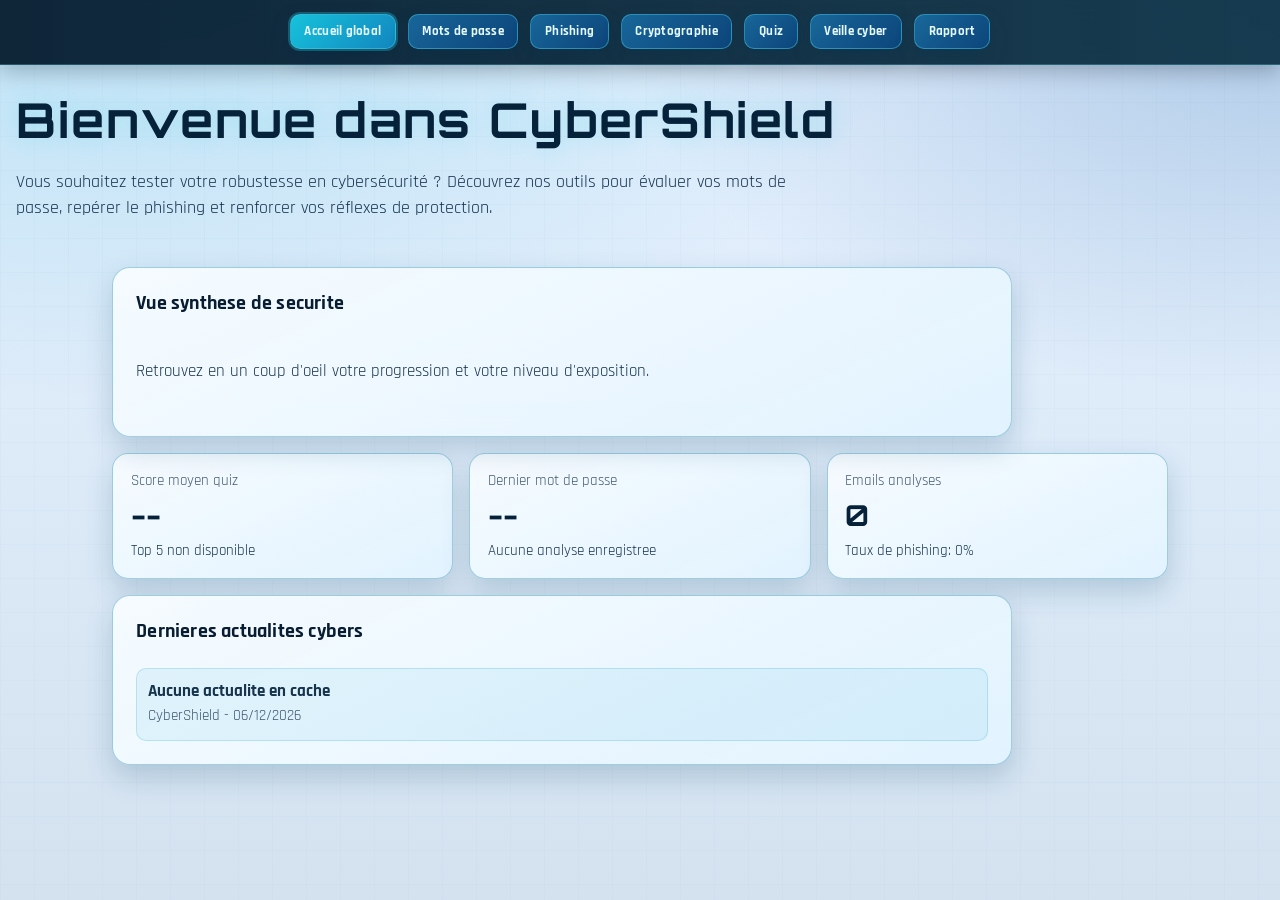
==== commit 58a04293: "v2" ====
--- a/index.html
+++ b/index.html
@@ -7,36 +7,205 @@
   <link rel="stylesheet" href="style.css">
   </head>
   <body>
-      <h1>Bienvenue dans CyberShield</h1>
-      <main class="container">
-        <div class="dashboard-card">
-            <h3>📊 Dashboard de Veille</h3>
-            <a class="topbar-button" href="web/dashboard-veille.html">Accédez au dashboard →</a>
-        </div>
-        <row>
-            <div class="card">
-                <h3>Analyseur de mot de passe</h3>
-                <p>Vérifiez si votre prochain mot de passe est suffisamment fort pour résister aux attaques courantes.</p>
-                <a class="topbar-button" href="web/password.html">Go →</a>
-            </div>
-            <div class="card">
-                <h3>Détecteur d'e-mails phishing</h3>
-                <p>Vérifiez si vos e-mails sont suspects et protégez-vous contre les attaques de type phishing.</p>
-                <a class="topbar-button " href="web/phishing.html">Go →</a>
-            </div>
-        </row>
-        <row>
-            <div class="card">
-                <h3>Quiz interactif de sensibilisation</h3>
-                <p>Testez vos connaissances en matière de cybersécurité.</p>
-                <a class="topbar-button" href="web/quiz.html">Go →</a>
-            </div>
-            <div class="card">
-                <h3>Cryptographie des messages</h3>
-                <p>Apprenez à chiffrer et déchiffrer vos messages de manière sécurisée.</p>
-                <a class="topbar-button" href="web/cipher.html">Go →</a>
-            </div>
-        </row>
-      </main>
+            <section class="topbar app-tabs-nav">
+                    <button class="app-tab-button active" data-tab="home">Accueil global</button>
+          <button class="app-tab-button" data-tab="password">Mots de passe</button>
+          <button class="app-tab-button" data-tab="phishing">Phishing</button>
+          <button class="app-tab-button" data-tab="cipher">Cryptographie</button>
+          <button class="app-tab-button" data-tab="quiz">Quiz</button>
+          <button class="app-tab-button" data-tab="watch">Veille cyber</button>
+          <button class="app-tab-button" data-tab="report">Rapport</button>
+            </section>
+
+            <h1>Bienvenue dans CyberShield</h1>
+            <p class="home-intro">Vous souhaitez tester votre robustesse en cybersécurité ? Découvrez nos outils pour évaluer vos mots de passe, repérer le phishing et renforcer vos réflexes de protection.</p>
+
+            <main class="container">
+                <section class="app-tab-panel active" id="tab-home">
+                    <div class="dashboard-card">
+                        <h3>Vue synthese de securite</h3>
+                        <p>Retrouvez en un coup d'oeil votre progression et votre niveau d'exposition.</p>
+                    </div>
+
+                    <div class="kpi-grid">
+                        <article class="kpi-card">
+                            <p class="kpi-label">Score moyen quiz</p>
+                            <p class="kpi-value" id="kpiQuizAverage">--</p>
+                            <p class="kpi-help" id="kpiQuizTop">Top 5 non disponible</p>
+                        </article>
+
+                        <article class="kpi-card">
+                            <p class="kpi-label">Dernier mot de passe</p>
+                            <p class="kpi-value" id="kpiPasswordScore">--</p>
+                            <p class="kpi-help" id="kpiPasswordLevel">Aucune analyse enregistree</p>
+                        </article>
+
+                        <article class="kpi-card">
+                            <p class="kpi-label">Emails analyses</p>
+                            <p class="kpi-value" id="kpiPhishingCount">0</p>
+                            <p class="kpi-help" id="kpiPhishingRate">Taux de phishing: 0%</p>
+                        </article>
+                    </div>
+
+                    <div class="dashboard-card">
+                        <h3>Dernieres actualites cybers</h3>
+                        <div class="mini-news-list" id="miniNewsList">
+                            <p>Aucune actualite en cache. Ouvrez le module veille pour synchroniser les donnees.</p>
+                        </div>
+                    </div>
+                </section>
+
+                <section class="app-tab-panel" id="tab-password">
+                    <h2>Analyseur de robustesse</h2>
+                    <div class="password-input-wrap">
+                        <input type="password" id="passwordInput" placeholder="Entrez votre mot de passe...">
+                        <button type="button" id="togglePassword" class="eye-toggle" aria-label="Afficher le mot de passe">👁</button>
+                    </div>
+                    <div class="score-bar">
+                        <div class="score-fill" id="scoreFill"></div>
+                    </div>
+                    <div class="criteres">Criteres :
+                        <p>Longueur suffisante (8+ caracteres)</p>
+                        <p>Majuscules presentes</p>
+                        <p>Chiffres presents</p>
+                        <p>Symboles presents</p>
+                        <p>Pas dans la liste noire</p>
+                    </div>
+                    <p>Score : <span id="scoreValue">0</span>/100</p>
+                </section>
+
+                <section class="app-tab-panel" id="tab-phishing">
+                    <h2>Detecteur d'emails phishing</h2>
+                    <div class="email-input-wrap">
+                        <input type="text" id="emailinput" placeholder="Expediteur (ex: support@service.com)">
+                        <button type="button" id="analyzeBtn" class="eye-toggle" aria-label="Analyser l'email">🔍</button>
+                    </div>
+                    <input type="text" id="emailSubject" class="phishing-field" placeholder="Objet de l'email">
+                    <textarea id="emailBody" class="phishing-field" rows="5" placeholder="Corps du message"></textarea>
+                    <button type="button" id="resetBtn" class="reset-button" aria-label="Reinitialiser">↻ Reinitialiser</button>
+                    <div id="resultsContainer" style="display: none;"></div>
+                </section>
+
+                <section class="app-tab-panel" id="tab-cipher">
+                    <h2>Chiffrement Cesar</h2>
+                    <section class="cipher-panel">
+                        <label class="cipher-label" for="caesarMessage">Message</label>
+                        <textarea id="caesarMessage" rows="4" class="cipher-input"></textarea>
+
+                        <label class="cipher-label" for="caesarShift">Decalage (1-25)</label>
+                        <input id="caesarShift" type="number" min="1" max="25" value="3" class="cipher-number-input">
+
+                        <div class="cipher-actions">
+                            <button id="caesarEncryptBtn" type="button">Chiffrer</button>
+                            <button id="caesarDecryptBtn" type="button">Dechiffrer</button>
+                            <button id="caesarBruteForceBtn" type="button">Force brute</button>
+                        </div>
+
+                        <p class="cipher-label">Resultat</p>
+                        <pre id="caesarResult" class="cipher-result"></pre>
+
+                        <h3>25 tentatives de dechiffrement</h3>
+                        <div class="cipher-table-wrap">
+                            <table class="cipher-table">
+                                <thead>
+                                    <tr>
+                                        <th>Decalage</th>
+                                        <th>Texte</th>
+                                    </tr>
+                                </thead>
+                                <tbody id="caesarBruteForceBody"></tbody>
+                            </table>
+                        </div>
+                    </section>
+                </section>
+
+                <section class="app-tab-panel" id="tab-quiz">
+                    <h2>Quiz interactif de sensibilisation</h2>
+                    <div class="game" id="game">
+                        <form action="#" id="endForm">
+                            <button type="submit">Quitter</button>
+                        </form>
+                    </div>
+                    <div class="welcome-quiz" id="welcome-quiz">
+                        <form action="#" id="startForm">
+                            <fieldset>
+                                <legend>Selectionnez une difficulte :</legend>
+
+                                <div>
+                                    <input type="radio" id="easy" name="difficulty" value="easy" checked>
+                                    <label for="easy">Easy</label>
+                                </div>
+
+                                <div>
+                                    <input type="radio" id="medium" name="difficulty" value="medium">
+                                    <label for="medium">Medium</label>
+                                </div>
+
+                                <div>
+                                    <input type="radio" id="hard" name="difficulty" value="hard">
+                                    <label for="hard">Hard</label>
+                                </div>
+                            </fieldset>
+
+                            <button type="submit">Commencer le quiz</button>
+                        </form>
+                    </div>
+                </section>
+
+                <section class="app-tab-panel" id="tab-watch">
+                    <div class="alert-section">
+                        <h2>Niveau d'alerte actuel</h2>
+                        <div class="alert-indicator" id="alertIndicator">
+                            <div class="alert-level" id="alertLevel">--</div>
+                            <div class="alert-details">
+                                <p id="alertMessage">Chargement des donnees...</p>
+                                <p id="alertCount"></p>
+                            </div>
+                        </div>
+                    </div>
+
+                    <div class="filters-section">
+                        <h2>Filtrer les actualites</h2>
+                        <div class="filter-buttons" id="filterButtons"></div>
+                    </div>
+
+                    <div class="news-section">
+                        <h2>Fil d'actualites</h2>
+                        <div class="news-container" id="newsContainer"></div>
+                    </div>
+
+                    <a class="topbar-button" href="web/dashboard-veille.html">Ouvrir la vue detaillee de veille</a>
+                </section>
+
+                <section class="app-tab-panel" id="tab-report">
+                    <div class="dashboard-card">
+                        <h3>Rapport de securite personnalise</h3>
+                        <p>Generez une synthese complete de vos interactions pour la soutenance ou l'export.</p>
+                        <div class="cipher-actions">
+                            <button id="generateReportBtn" type="button">Generer le rapport</button>
+                            <button id="downloadReportBtn" type="button">Exporter JSON</button>
+                            <button id="printReportBtn" type="button">Imprimer</button>
+                        </div>
+                        <pre id="reportPreview" class="cipher-result">Cliquez sur "Generer le rapport" pour afficher la synthese.</pre>
+                    </div>
+
+                    <div class="report-modal" id="reportModal" aria-hidden="true">
+                        <div class="report-modal-card">
+                            <div class="report-modal-head">
+                                <h3>Apercu du rapport</h3>
+                                <button id="closeReportModal" type="button">Fermer</button>
+                            </div>
+                            <pre id="reportModalContent" class="cipher-result"></pre>
+                        </div>
+                    </div>
+                </section>
+            </main>
+
+            <script src="js/password.js"></script>
+            <script src="js/phishing.js"></script>
+            <script src="js/cipher.js"></script>
+            <script src="js/dashboard.js"></script>
+            <script type="module" src="js/quiz.js"></script>
+            <script src="js/app.js"></script>
   </body>
 </html>
--- a/style.css
+++ b/style.css
@@ -1,196 +1,410 @@
 /* COMMON STYLES FOR ALL PAGES */
 
-    /* Main content of the pages (changing dynamically following the UI theme (light/dark) */
-
-    :root {
-      color-scheme: light dark;
-      --background-color: #a8f8ff;
-      --text-color: #000000;
-      --card-border-color: #60d7cb7a;
-      --card-background: #66e1d5;
-      --button-background: #1efff0;
-      --button-hover-background: #00ffd0;
-      --button-border-color: #a5aff9;
-      --topbar-background: #7b7bd9;
-    }
-    
-    @media (prefers-color-scheme: dark) {
-        :root {
-        --background-color: #081925;
-        --text-color: #ffffff;
-        --card-border-color: #a5aff9;
-        --card-background: #0e1235;
-        --button-background: #041521;
-        --button-hover-background: #0a2d46;
-        --button-border-color: #a5aff9;
-        --topbar-background: #262646;
-      }
-    }
-
-    /* Formatting for the text */
-
-    body {
-      font-family: system-ui, -apple-system, Segoe UI, Roboto, Ubuntu, Cantarell, Noto Sans, Helvetica, Arial, "Apple Color Emoji", "Segoe UI Emoji";
-      margin: 0;
-      background-color: var(--background-color);
-      color: var(--text-color);
-    }
-
-    p {
-      margin-top: 0rem; 
-      margin-bottom: 1rem; 
-      font-weight: 50;
-    }
-
-    /* Hyperlinks */
-
-    a {
-      text-decoration: none;
-    }
-
-    /* Basic layout for the pages */
-
-    .container { 
-      display: grid; 
-      place-items: center; 
-      min-height: 50dvh; 
-      padding: 2rem;
-      gap: 20px;
-    }
-    
-    /* Barre du haut (onglets) */
-
-    .topbar {
-        background-color: var(--topbar-background);
-        padding: 1rem;
-        margin-bottom: 30px;
-        display: flex;
-        gap: 0.75rem;
-        flex-wrap: wrap;
-        justify-content: center;
-        align-items: center;
-
-      }
-
-    .topbar-button {
-      border: 1px solid #5fc0b8;
-      background: #dcfaf7;
-      color: #124542;
-      border-radius: 10px;
-      padding: 0.5rem 0.85rem;
-      cursor: pointer;
-      transition: transform 0.15s ease, background-color 0.2s ease;
-    }
-
-    .topbar-button:hover {
-      transform: scale(1.05);
-    }
-
-    .topbar-button:active {
-      transform: scale(0.98);
-    }
-
-    .topbar-button {
-      text-decoration: none;
-      display: inline-block;
-    }
-
-    .selected-topbar-button {
-      border: 1px solid #5fc0b8;
-      background: #dcfaf7;
-      color: #124542;
-      border-radius: 10px;
-      padding: 0.5rem 0.85rem;
-      cursor: not-allowed;
-      opacity: 0.5;
-      transition: transform 0.15s ease, background-color 0.2s ease;
-    }
-
-    /* CARD STYLES */
-
-            /* Card style for the main content areas */
-
-            row {
-              display: flex;
-              flex-direction: row;
-              gap: 20px;
-            }
-
-            .card {
-              width: min(380px, 100%);
-              height: 200px;
-              padding: 1.5rem;
-              border-radius: 16px;
-              border: 2px solid var(--card-border-color);
-              background: var(--card-background);
-              -webkit-backdrop-filter: blur(6px);
-              backdrop-filter: blur(6px);
-              box-shadow: 0 14px 30px rgba(9, 51, 48, 0.14);
-            }
-
-            .dashboard-card {
-              width: min(900px, 100%);
-              height: 200px;
-              padding: 1.5rem;
-              border-radius: 16px;
-              border: 2px solid var(--card-border-color);
-              background: var(--card-background);
-              -webkit-backdrop-filter: blur(6px);
-              backdrop-filter: blur(6px);
-              box-shadow: 0 14px 30px rgba(9, 51, 48, 0.14);
-              display: grid;
-              gap: 0.75rem;
-            }
-
-    /* Text elements formatting */
-
-            /* Main title */
-
-            h1 { 
-              margin-top: 0rem; 
-              margin-left: 1rem;
-              margin-bottom: 1rem; 
-              font-weight: 700;
-              font-size: 3rem;
-              position: relative;
-              display: inline-block;
-            }
-
-            /* Subtitle */
-
-            h2 { 
-              margin-top: 0; 
-              margin-bottom: 1rem; 
-              font-weight: 100;
-              font-size: 1.5rem;
-            }
-
-            /* Section title */
-
-            h3 { 
-              margin-top: 0rem; 
-              margin-bottom: 1rem; 
-              font-weight: 50;
-              font-size: 1.25rem;
-            }
-
-            /* Main paragraph text */
-
-            p { 
-              margin-top: 0.5rem; 
-              color: var(--paragraph-color); 
-            }
-    
-            .card {
-                width: 200px;
-                min-height: 200px;   /* au lieu de height fixe */
-                height: auto;
-                padding: 1.5rem;
-                overflow: hidden;    /* rien ne sort visuellement */
-            }
+@import url("https://fonts.googleapis.com/css2?family=Orbitron:wght@500;700&family=Rajdhani:wght@500;600;700&display=swap");
+
+:root {
+  color-scheme: light dark;
+  --background-color: #e6f1ff;
+  --text-color: #081d31;
+  --paragraph-color: #17344d;
+  --card-border-color: rgba(27, 137, 170, 0.38);
+  --card-background: linear-gradient(155deg, rgba(247, 252, 255, 0.95), rgba(226, 243, 255, 0.94));
+  --button-background: linear-gradient(135deg, #1fbecf, #0a93c4);
+  --button-hover-background: linear-gradient(135deg, #11a8d7, #0777ad);
+  --button-border-color: #0d6f95;
+  --topbar-background: rgba(5, 28, 48, 0.9);
+  --title-color: #06213a;
+  --surface-glow: 0 12px 28px rgba(10, 72, 104, 0.2);
+}
+
+@media (prefers-color-scheme: dark) {
+  :root {
+    --background-color: #07111d;
+    --text-color: #d9f2ff;
+    --paragraph-color: #a9d0e8;
+    --card-border-color: rgba(50, 203, 229, 0.42);
+    --card-background: linear-gradient(160deg, rgba(8, 29, 44, 0.95), rgba(7, 18, 36, 0.95));
+    --button-background: linear-gradient(135deg, #15b3e8, #0a67bd);
+    --button-hover-background: linear-gradient(135deg, #2dd4ea, #1880e0);
+    --button-border-color: #36b5d5;
+    --topbar-background: rgba(3, 10, 18, 0.82);
+    --title-color: #8be9ff;
+    --surface-glow: 0 14px 36px rgba(0, 0, 0, 0.38);
+  }
+}
+
+* {
+  box-sizing: border-box;
+}
+
+body {
+  font-family: "Rajdhani", "Trebuchet MS", "Segoe UI", sans-serif;
+  margin: 0;
+  min-height: 100dvh;
+  color: var(--text-color);
+  background:
+    radial-gradient(1200px 700px at 10% -10%, rgba(39, 179, 215, 0.27), transparent 70%),
+    radial-gradient(1000px 600px at 100% 0%, rgba(28, 100, 170, 0.28), transparent 66%),
+    linear-gradient(180deg, var(--background-color), #dbe9f7 60%, #d4e2f0 100%);
+  position: relative;
+  overflow-x: hidden;
+}
+
+@media (prefers-color-scheme: dark) {
+  body {
+    background:
+      radial-gradient(1200px 700px at 15% -15%, rgba(21, 138, 170, 0.2), transparent 70%),
+      radial-gradient(900px 500px at 100% 0%, rgba(17, 74, 134, 0.24), transparent 65%),
+      linear-gradient(180deg, #07111d, #050d17 60%, #040b14 100%);
+  }
+}
+
+body::before {
+  content: "";
+  position: fixed;
+  inset: 0;
+  pointer-events: none;
+  opacity: 0.2;
+  background-image:
+    linear-gradient(rgba(15, 104, 140, 0.1) 1px, transparent 1px),
+    linear-gradient(90deg, rgba(15, 104, 140, 0.1) 1px, transparent 1px);
+  background-size: 34px 34px;
+  z-index: -1;
+}
+
+a {
+  text-decoration: none;
+}
+
+.container {
+  display: grid;
+  place-items: center;
+  min-height: 50dvh;
+  padding: 2rem;
+  gap: 20px;
+  width: min(1120px, 100%);
+  margin: 0 auto;
+}
+
+.topbar {
+  position: sticky;
+  top: 0;
+  z-index: 15;
+  background: linear-gradient(90deg, rgba(5, 27, 46, 0.95), rgba(5, 43, 63, 0.9));
+  border-bottom: 1px solid rgba(74, 205, 228, 0.3);
+  box-shadow: 0 6px 22px rgba(2, 12, 22, 0.26);
+  padding: 0.9rem 1rem;
+  margin-bottom: 1.5rem;
+  display: flex;
+  gap: 0.75rem;
+  flex-wrap: wrap;
+  justify-content: center;
+  align-items: center;
+  -webkit-backdrop-filter: blur(8px);
+  backdrop-filter: blur(8px);
+}
+
+.topbar-button,
+.selected-topbar-button,
+button,
+.go-link,
+.cipher-actions button {
+  border: 1px solid var(--button-border-color);
+  background: var(--button-background);
+  color: #e6fbff;
+  border-radius: 11px;
+  padding: 0.52rem 0.95rem;
+  cursor: pointer;
+  font-family: "Rajdhani", sans-serif;
+  font-weight: 700;
+  letter-spacing: 0.02em;
+  box-shadow: 0 8px 18px rgba(4, 48, 76, 0.28);
+  transition: transform 0.16s ease, box-shadow 0.2s ease, filter 0.2s ease, background 0.2s ease;
+  text-decoration: none;
+  display: inline-block;
+}
+
+.topbar-button:hover,
+button:hover,
+.go-link:hover,
+.cipher-actions button:hover {
+  transform: translateY(-1px);
+  box-shadow: 0 11px 20px rgba(4, 58, 90, 0.34);
+  background: var(--button-hover-background);
+  filter: saturate(1.1);
+}
+
+.topbar-button:active,
+button:active,
+.go-link:active,
+.cipher-actions button:active {
+  transform: translateY(0);
+}
+
+.selected-topbar-button {
+  opacity: 0.7;
+  cursor: default;
+  filter: grayscale(0.2);
+}
+
+row {
+  display: flex;
+  flex-direction: row;
+  flex-wrap: wrap;
+  justify-content: center;
+  gap: 20px;
+  width: 100%;
+}
+
+.card {
+  width: min(320px, 100%);
+  min-height: 220px;
+  height: auto;
+  padding: 1.4rem;
+  overflow: hidden;
+  border-radius: 18px;
+  border: 1px solid var(--card-border-color);
+  background: var(--card-background);
+  -webkit-backdrop-filter: blur(8px);
+  backdrop-filter: blur(8px);
+  box-shadow: var(--surface-glow);
+  display: grid;
+  align-content: start;
+  gap: 0.3rem;
+}
+
+.dashboard-card {
+  width: min(900px, 100%);
+  min-height: 170px;
+  padding: 1.45rem;
+  border-radius: 18px;
+  border: 1px solid var(--card-border-color);
+  background: var(--card-background);
+  -webkit-backdrop-filter: blur(8px);
+  backdrop-filter: blur(8px);
+  box-shadow: var(--surface-glow);
+  display: grid;
+  gap: 0.75rem;
+}
+
+h1 {
+  margin: 0.6rem 1rem 1.2rem;
+  font-family: "Orbitron", "Rajdhani", sans-serif;
+  font-weight: 700;
+  font-size: clamp(1.9rem, 3.8vw, 3rem);
+  letter-spacing: 0.04em;
+  color: var(--title-color);
+  text-shadow: 0 0 20px rgba(78, 214, 235, 0.28);
+}
+
+h2 {
+  margin-top: 0;
+  margin-bottom: 1rem;
+  font-weight: 600;
+  font-size: 1.5rem;
+  letter-spacing: 0.01em;
+}
+
+h3 {
+  margin-top: 0;
+  margin-bottom: 0.6rem;
+  font-weight: 700;
+  font-size: 1.23rem;
+  letter-spacing: 0.01em;
+}
+
+p {
+  margin: 0.4rem 0 0.85rem;
+  color: var(--paragraph-color);
+  font-size: 1.06rem;
+  line-height: 1.45;
+}
+
+input,
+textarea,
+select {
+  font-family: "Rajdhani", sans-serif;
+}
+
+@media (max-width: 760px) {
+  .container {
+    padding: 1rem;
+  }
+
+  .topbar {
+    justify-content: flex-start;
+  }
+
+  .topbar-button,
+  .selected-topbar-button,
+  button,
+  .go-link {
+    width: 100%;
+    text-align: center;
+  }
+
+  .card {
+    width: 100%;
+  }
+}
+
+.home-intro {
+  margin-left: 1rem;
+  margin-right: 1rem;
+  max-width: 820px;
+  font-size: 1.12rem;
+}
+
+.app-tabs-nav {
+  position: sticky;
+  top: 0;
+}
+
+.app-tab-button {
+  border: 1px solid rgba(69, 197, 226, 0.5);
+  background: linear-gradient(135deg, rgba(25, 109, 164, 0.9), rgba(12, 70, 125, 0.95));
+  color: #e5f9ff;
+}
+
+.app-tab-button.active {
+  background: linear-gradient(135deg, #16c2db, #1286bf);
+  box-shadow: 0 0 0 2px rgba(33, 209, 229, 0.3), 0 10px 20px rgba(3, 40, 68, 0.35);
+}
+
+.app-tab-panel {
+  display: none;
+  width: min(1100px, 100%);
+  gap: 1rem;
+}
+
+.app-tab-panel.active {
+  display: grid;
+}
+
+.kpi-grid {
+  display: grid;
+  width: 100%;
+  grid-template-columns: repeat(auto-fit, minmax(220px, 1fr));
+  gap: 1rem;
+}
+
+.kpi-card {
+  border-radius: 16px;
+  border: 1px solid var(--card-border-color);
+  background: var(--card-background);
+  box-shadow: var(--surface-glow);
+  padding: 1rem 1.1rem;
+}
+
+.kpi-label {
+  margin: 0;
+  opacity: 0.8;
+  font-size: 0.95rem;
+}
+
+.kpi-value {
+  margin: 0.2rem 0;
+  font-family: "Orbitron", "Rajdhani", sans-serif;
+  font-size: 1.8rem;
+  font-weight: 700;
+  color: var(--title-color);
+}
+
+.kpi-help {
+  margin: 0;
+  font-size: 0.95rem;
+}
+
+.mini-news-list {
+  display: grid;
+  gap: 0.65rem;
+}
+
+.mini-news-item {
+  padding: 0.65rem 0.7rem;
+  border-radius: 10px;
+  background: rgba(76, 183, 214, 0.11);
+  border: 1px solid rgba(48, 170, 203, 0.24);
+}
+
+.mini-news-title {
+  margin: 0;
+  font-weight: 700;
+}
+
+.mini-news-meta {
+  margin: 0.1rem 0 0;
+  opacity: 0.82;
+  font-size: 0.92rem;
+}
+
+.module-grid {
+  display: grid;
+  gap: 1rem;
+  width: 100%;
+  grid-template-columns: repeat(auto-fit, minmax(240px, 1fr));
+}
+
+.phishing-field {
+  width: min(100%, 700px);
+  border: 1px solid #76c8d7;
+  border-radius: 10px;
+  background: rgba(238, 252, 255, 0.9);
+  color: #10344d;
+  padding: 0.65rem 0.75rem;
+}
+
+@media (prefers-color-scheme: dark) {
+  .phishing-field {
+    border-color: #2f90ab;
+    background: rgba(7, 35, 52, 0.85);
+    color: #b7e6f8;
+  }
+}
+
+#tab-password,
+#tab-phishing,
+#tab-cipher,
+#tab-quiz,
+#tab-watch,
+#tab-report {
+  align-items: start;
+}
+
+.report-modal {
+  position: fixed;
+  inset: 0;
+  background: rgba(2, 18, 31, 0.66);
+  display: none;
+  align-items: center;
+  justify-content: center;
+  padding: 1rem;
+  z-index: 40;
+}
+
+.report-modal.open {
+  display: flex;
+}
+
+.report-modal-card {
+  width: min(920px, 100%);
+  max-height: 86dvh;
+  overflow: auto;
+  border: 1px solid var(--card-border-color);
+  border-radius: 16px;
+  background: var(--card-background);
+  padding: 1rem;
+}
+
+.report-modal-head {
+  display: flex;
+  align-items: center;
+  justify-content: space-between;
+  gap: 0.75rem;
+}
 
 .score-bar {
-  width: 120%;
+  width: min(100%, 600px);
   max-width: 600px;
   height: 20px;
   background: #d9d9d9;
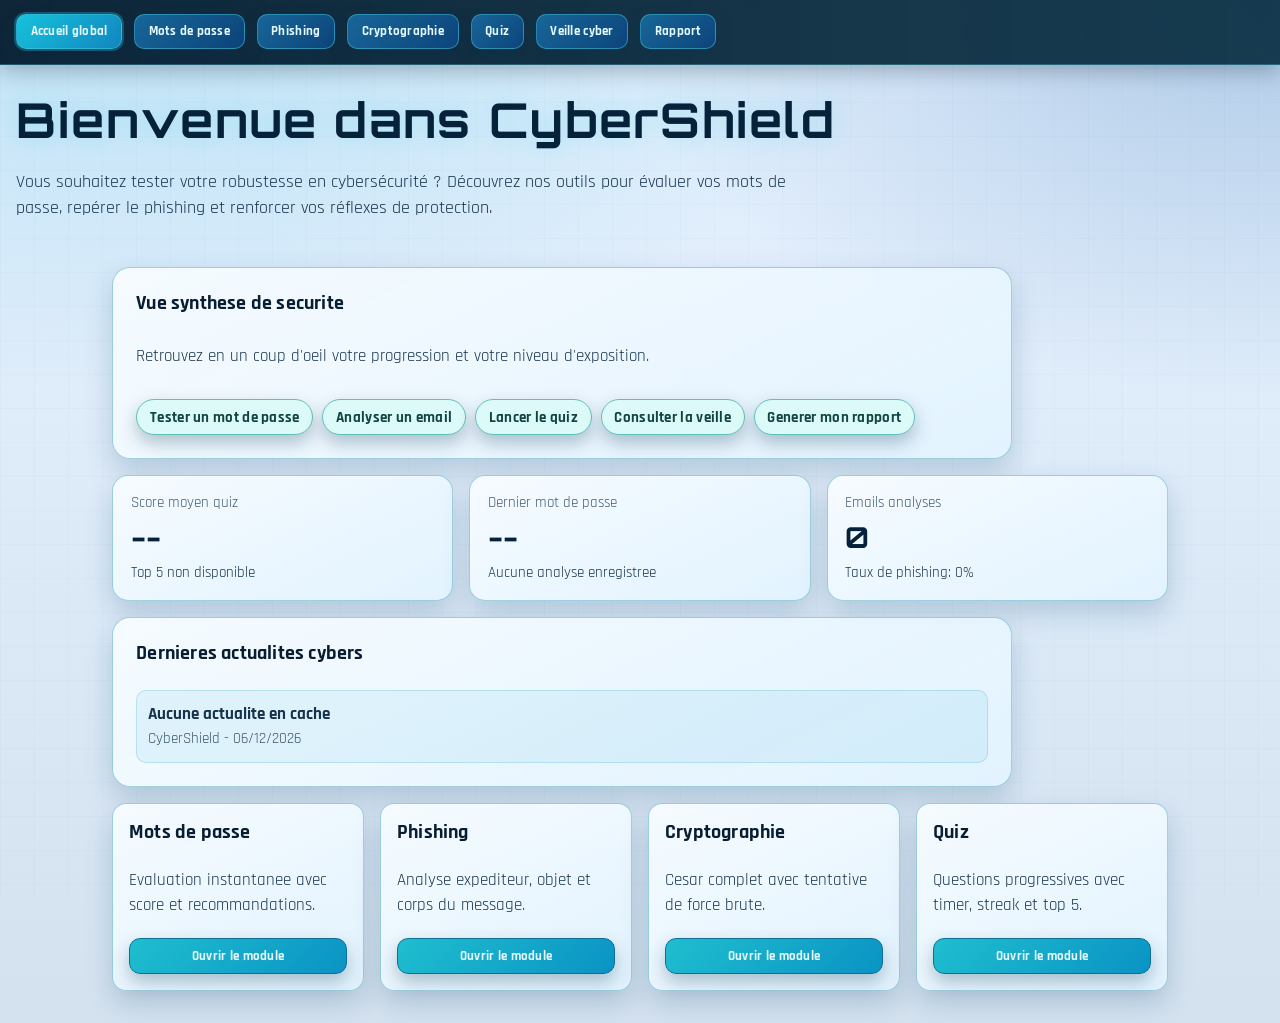
==== commit 42321964: "v2.1" ====
--- a/index.html
+++ b/index.html
@@ -25,6 +25,13 @@
                     <div class="dashboard-card">
                         <h3>Vue synthese de securite</h3>
                         <p>Retrouvez en un coup d'oeil votre progression et votre niveau d'exposition.</p>
+                        <div class="home-quick-actions">
+                            <button class="quick-action-btn" data-open-tab="password">Tester un mot de passe</button>
+                            <button class="quick-action-btn" data-open-tab="phishing">Analyser un email</button>
+                            <button class="quick-action-btn" data-open-tab="quiz">Lancer le quiz</button>
+                            <button class="quick-action-btn" data-open-tab="watch">Consulter la veille</button>
+                            <button class="quick-action-btn" data-open-tab="report">Generer mon rapport</button>
+                        </div>
                     </div>
 
                     <div class="kpi-grid">
@@ -52,6 +59,29 @@
                         <div class="mini-news-list" id="miniNewsList">
                             <p>Aucune actualite en cache. Ouvrez le module veille pour synchroniser les donnees.</p>
                         </div>
+                    </div>
+
+                    <div class="home-module-grid">
+                        <article class="home-module-card">
+                            <h3>Mots de passe</h3>
+                            <p>Evaluation instantanee avec score et recommandations.</p>
+                            <button class="topbar-button" data-open-tab="password">Ouvrir le module</button>
+                        </article>
+                        <article class="home-module-card">
+                            <h3>Phishing</h3>
+                            <p>Analyse expediteur, objet et corps du message.</p>
+                            <button class="topbar-button" data-open-tab="phishing">Ouvrir le module</button>
+                        </article>
+                        <article class="home-module-card">
+                            <h3>Cryptographie</h3>
+                            <p>Cesar complet avec tentative de force brute.</p>
+                            <button class="topbar-button" data-open-tab="cipher">Ouvrir le module</button>
+                        </article>
+                        <article class="home-module-card">
+                            <h3>Quiz</h3>
+                            <p>Questions progressives avec timer, streak et top 5.</p>
+                            <button class="topbar-button" data-open-tab="quiz">Ouvrir le module</button>
+                        </article>
                     </div>
                 </section>
 
--- a/style.css
+++ b/style.css
@@ -258,6 +258,10 @@
 .app-tabs-nav {
   position: sticky;
   top: 0;
+  overflow-x: auto;
+  flex-wrap: nowrap;
+  justify-content: flex-start;
+  scrollbar-width: thin;
 }
 
 .app-tab-button {
@@ -275,10 +279,93 @@
   display: none;
   width: min(1100px, 100%);
   gap: 1rem;
+  opacity: 0;
+  transform: translateY(6px);
 }
 
 .app-tab-panel.active {
   display: grid;
+  animation: panelReveal 300ms ease forwards;
+}
+
+.home-quick-actions {
+  display: flex;
+  flex-wrap: wrap;
+  gap: 0.55rem;
+  margin-top: 0.35rem;
+}
+
+.quick-action-btn {
+  border-radius: 999px;
+  padding: 0.45rem 0.8rem;
+  font-size: 0.95rem;
+}
+
+.home-module-grid {
+  width: 100%;
+  display: grid;
+  gap: 1rem;
+  grid-template-columns: repeat(auto-fit, minmax(220px, 1fr));
+}
+
+.home-module-card {
+  border-radius: 14px;
+  border: 1px solid var(--card-border-color);
+  background: var(--card-background);
+  box-shadow: var(--surface-glow);
+  padding: 1rem;
+  display: grid;
+  gap: 0.45rem;
+}
+
+.dashboard-card,
+.kpi-card,
+.home-module-card,
+.news-card {
+  animation: riseIn 420ms ease both;
+}
+
+.kpi-card:nth-child(2) {
+  animation-delay: 70ms;
+}
+
+.kpi-card:nth-child(3) {
+  animation-delay: 120ms;
+}
+
+@keyframes panelReveal {
+  from {
+    opacity: 0;
+    transform: translateY(6px);
+  }
+  to {
+    opacity: 1;
+    transform: translateY(0);
+  }
+}
+
+@keyframes riseIn {
+  from {
+    opacity: 0;
+    transform: translateY(10px);
+  }
+  to {
+    opacity: 1;
+    transform: translateY(0);
+  }
+}
+
+@media (prefers-reduced-motion: reduce) {
+  .app-tab-panel,
+  .app-tab-panel.active,
+  .dashboard-card,
+  .kpi-card,
+  .home-module-card,
+  .news-card {
+    animation: none;
+    transform: none;
+    opacity: 1;
+  }
 }
 
 .kpi-grid {
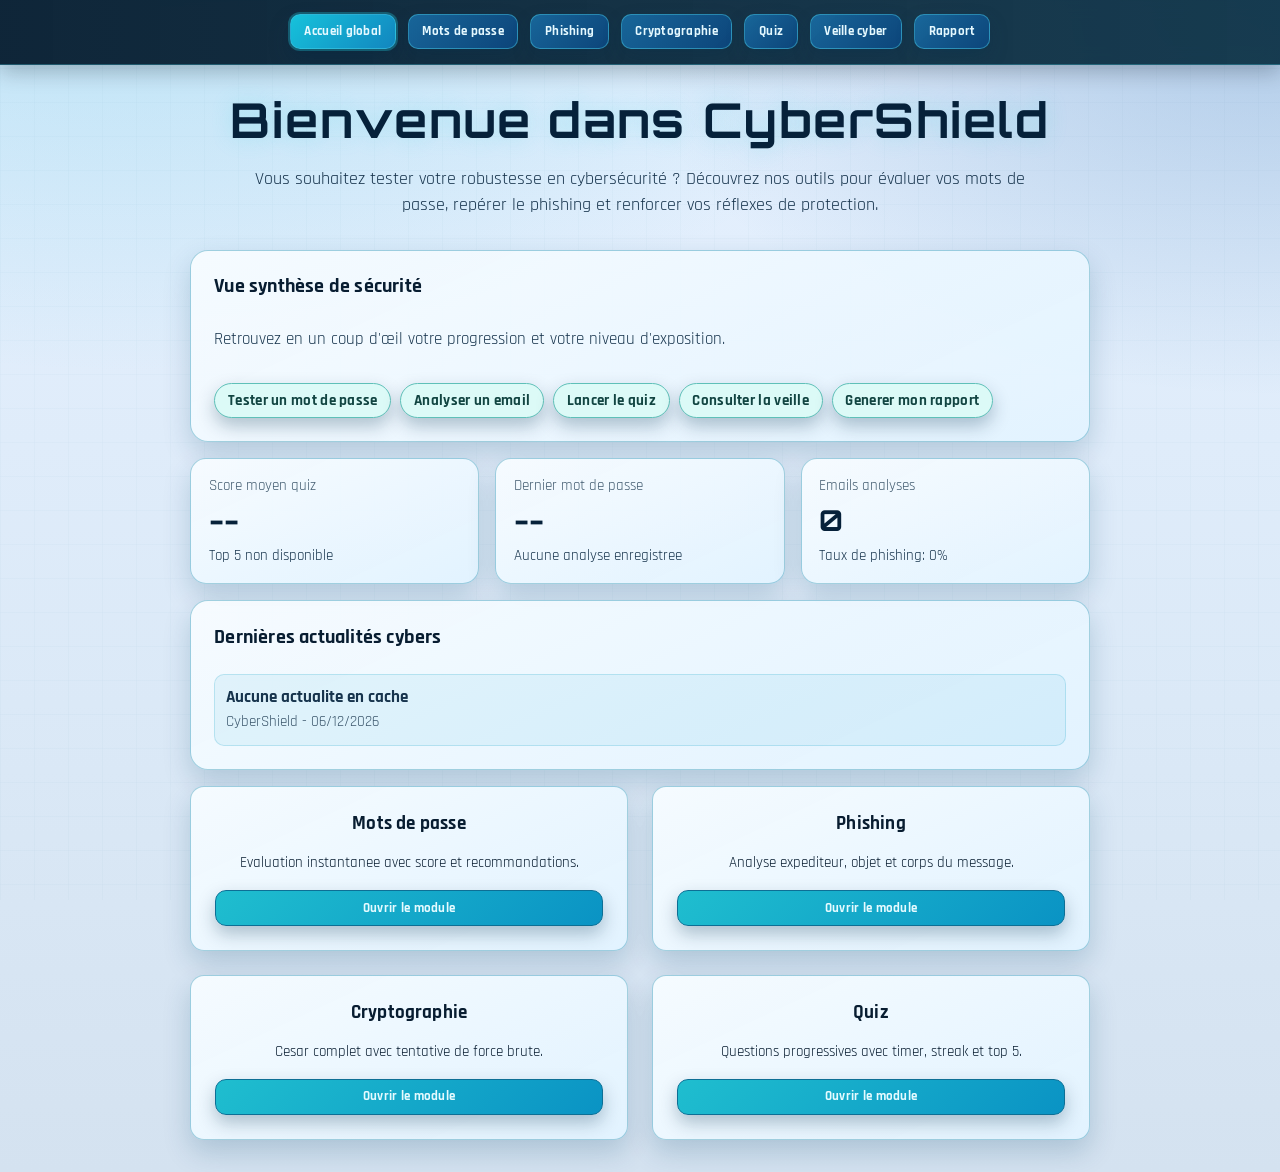
==== commit ed94f6b5: "v2.2" ====
--- a/index.html
+++ b/index.html
@@ -23,8 +23,8 @@
             <main class="container">
                 <section class="app-tab-panel active" id="tab-home">
                     <div class="dashboard-card">
-                        <h3>Vue synthese de securite</h3>
-                        <p>Retrouvez en un coup d'oeil votre progression et votre niveau d'exposition.</p>
+                        <h3>Vue synthèse de sécurité</h3>
+                        <p>Retrouvez en un coup d'œil votre progression et votre niveau d'exposition.</p>
                         <div class="home-quick-actions">
                             <button class="quick-action-btn" data-open-tab="password">Tester un mot de passe</button>
                             <button class="quick-action-btn" data-open-tab="phishing">Analyser un email</button>
@@ -55,9 +55,9 @@
                     </div>
 
                     <div class="dashboard-card">
-                        <h3>Dernieres actualites cybers</h3>
+                        <h3>Dernières actualités cybers</h3>
                         <div class="mini-news-list" id="miniNewsList">
-                            <p>Aucune actualite en cache. Ouvrez le module veille pour synchroniser les donnees.</p>
+                            <p>Aucune actualité en cache. Ouvrez le module veille pour synchroniser les données.</p>
                         </div>
                     </div>
 
@@ -94,11 +94,11 @@
                     <div class="score-bar">
                         <div class="score-fill" id="scoreFill"></div>
                     </div>
-                    <div class="criteres">Criteres :
-                        <p>Longueur suffisante (8+ caracteres)</p>
-                        <p>Majuscules presentes</p>
-                        <p>Chiffres presents</p>
-                        <p>Symboles presents</p>
+                    <div class="criteres">Critères :
+                        <p>Longueur suffisante (8+ caractères)</p>
+                        <p>Majuscules présentes</p>
+                        <p>Chiffres présents</p>
+                        <p>Symboles présents</p>
                         <p>Pas dans la liste noire</p>
                     </div>
                     <p>Score : <span id="scoreValue">0</span>/100</p>
@@ -107,12 +107,12 @@
                 <section class="app-tab-panel" id="tab-phishing">
                     <h2>Detecteur d'emails phishing</h2>
                     <div class="email-input-wrap">
-                        <input type="text" id="emailinput" placeholder="Expediteur (ex: support@service.com)">
+                        <input type="text" id="emailinput" placeholder="Expéditeur (ex: support@service.com)">
                         <button type="button" id="analyzeBtn" class="eye-toggle" aria-label="Analyser l'email">🔍</button>
                     </div>
                     <input type="text" id="emailSubject" class="phishing-field" placeholder="Objet de l'email">
                     <textarea id="emailBody" class="phishing-field" rows="5" placeholder="Corps du message"></textarea>
-                    <button type="button" id="resetBtn" class="reset-button" aria-label="Reinitialiser">↻ Reinitialiser</button>
+                    <button type="button" id="resetBtn" class="reset-button" aria-label="Réinitialiser">↻ Réinitialiser</button>
                     <div id="resultsContainer" style="display: none;"></div>
                 </section>
 
@@ -122,24 +122,24 @@
                         <label class="cipher-label" for="caesarMessage">Message</label>
                         <textarea id="caesarMessage" rows="4" class="cipher-input"></textarea>
 
-                        <label class="cipher-label" for="caesarShift">Decalage (1-25)</label>
+                        <label class="cipher-label" for="caesarShift">Décalage (1-25)</label>
                         <input id="caesarShift" type="number" min="1" max="25" value="3" class="cipher-number-input">
 
                         <div class="cipher-actions">
                             <button id="caesarEncryptBtn" type="button">Chiffrer</button>
-                            <button id="caesarDecryptBtn" type="button">Dechiffrer</button>
+                            <button id="caesarDecryptBtn" type="button">Déchiffrer</button>
                             <button id="caesarBruteForceBtn" type="button">Force brute</button>
                         </div>
 
-                        <p class="cipher-label">Resultat</p>
+                        <p class="cipher-label">Résultat</p>
                         <pre id="caesarResult" class="cipher-result"></pre>
 
-                        <h3>25 tentatives de dechiffrement</h3>
+                        <h3>25 tentatives de déchiffrement</h3>
                         <div class="cipher-table-wrap">
                             <table class="cipher-table">
                                 <thead>
                                     <tr>
-                                        <th>Decalage</th>
+                                        <th>Décalage</th>
                                         <th>Texte</th>
                                     </tr>
                                 </thead>
@@ -159,7 +159,7 @@
                     <div class="welcome-quiz" id="welcome-quiz">
                         <form action="#" id="startForm">
                             <fieldset>
-                                <legend>Selectionnez une difficulte :</legend>
+                                <legend>Sélectionnez une difficulté :</legend>
 
                                 <div>
                                     <input type="radio" id="easy" name="difficulty" value="easy" checked>
--- a/style.css
+++ b/style.css
@@ -77,12 +77,15 @@
 }
 
 .container {
-  display: grid;
-  place-items: center;
+  display: flex;
+  flex-direction: column;
+  align-items: center;
+  justify-content: flex-start;
   min-height: 50dvh;
   padding: 2rem;
-  gap: 20px;
-  width: min(1120px, 100%);
+  gap: 1.5rem;
+  width: 100%;
+  max-width: 100%;
   margin: 0 auto;
 }
 
@@ -185,16 +188,20 @@
   box-shadow: var(--surface-glow);
   display: grid;
   gap: 0.75rem;
+  margin: 0 auto;
 }
 
 h1 {
-  margin: 0.6rem 1rem 1.2rem;
+  margin: 1.5rem 0 1rem 0;
+  padding: 0 1rem;
   font-family: "Orbitron", "Rajdhani", sans-serif;
   font-weight: 700;
   font-size: clamp(1.9rem, 3.8vw, 3rem);
   letter-spacing: 0.04em;
   color: var(--title-color);
   text-shadow: 0 0 20px rgba(78, 214, 235, 0.28);
+  width: 100%;
+  text-align: center;
 }
 
 h2 {
@@ -249,10 +256,10 @@
 }
 
 .home-intro {
-  margin-left: 1rem;
-  margin-right: 1rem;
+  margin: 0 auto;
   max-width: 820px;
   font-size: 1.12rem;
+  text-align: center;
 }
 
 .app-tabs-nav {
@@ -260,7 +267,7 @@
   top: 0;
   overflow-x: auto;
   flex-wrap: nowrap;
-  justify-content: flex-start;
+  justify-content: center;
   scrollbar-width: thin;
 }
 
@@ -277,15 +284,25 @@
 
 .app-tab-panel {
   display: none;
-  width: min(1100px, 100%);
+  width: 100%;
   gap: 1rem;
   opacity: 0;
   transform: translateY(6px);
+  justify-self: center;
 }
 
 .app-tab-panel.active {
-  display: grid;
+  display: flex;
+  flex-direction: column;
+  align-items: center;
   animation: panelReveal 300ms ease forwards;
+}
+
+.app-tab-panel h2 {
+  margin: 0;
+  font-size: 1.6rem;
+  text-align: center;
+  width: 100%;
 }
 
 .home-quick-actions {
@@ -302,10 +319,11 @@
 }
 
 .home-module-grid {
-  width: 100%;
+  width: min(900px, 100%);
   display: grid;
-  gap: 1rem;
-  grid-template-columns: repeat(auto-fit, minmax(220px, 1fr));
+  gap: 1.5rem;
+  grid-template-columns: repeat(2, 1fr);
+  margin: 0 auto;
 }
 
 .home-module-card {
@@ -313,9 +331,28 @@
   border: 1px solid var(--card-border-color);
   background: var(--card-background);
   box-shadow: var(--surface-glow);
-  padding: 1rem;
-  display: grid;
-  gap: 0.45rem;
+  padding: 1.5rem;
+  display: flex;
+  flex-direction: column;
+  gap: 1rem;
+  align-items: center;
+  text-align: center;
+}
+
+.home-module-card h3 {
+  margin: 0;
+  font-size: 1.2rem;
+}
+
+.home-module-card p {
+  margin: 0;
+  font-size: 0.95rem;
+  color: var(--text-color);
+}
+
+.home-module-card .topbar-button {
+  width: 100%;
+  margin-top: auto;
 }
 
 .dashboard-card,
@@ -368,11 +405,44 @@
   }
 }
 
+/* Quiz styling - initial visible state for welcome screen */
+.welcome-quiz {
+  display: flex;
+  flex-direction: column;
+  gap: 1.5rem;
+  padding: 1.5rem;
+  border: 1px solid var(--card-border-color);
+  background: var(--card-background);
+  border-radius: 18px;
+  box-shadow: var(--surface-glow);
+  width: min(100%, 700px);
+  margin: 0 auto;
+}
+
+/* Game screen - hidden by default until quiz starts */
+.game {
+  display: none;
+  flex-direction: column;
+  gap: 1.5rem;
+  padding: 1.5rem;
+  border: 1px solid var(--card-border-color);
+  background: var(--card-background);
+  border-radius: 18px;
+  box-shadow: var(--surface-glow);
+  width: min(100%, 700px);
+  margin: 0 auto;
+}
+
+.game.active {
+  display: flex;
+}
+
 .kpi-grid {
   display: grid;
-  width: 100%;
+  width: min(900px, 100%);
   grid-template-columns: repeat(auto-fit, minmax(220px, 1fr));
   gap: 1rem;
+  margin: 0 auto;
 }
 
 .kpi-card {
@@ -434,11 +504,17 @@
 
 .phishing-field {
   width: min(100%, 700px);
+  margin: 0 auto;
+  display: block;
+  margin-left: auto;
+  margin-right: auto;
+  margin-bottom: 1rem;
   border: 1px solid #76c8d7;
   border-radius: 10px;
   background: rgba(238, 252, 255, 0.9);
   color: #10344d;
   padding: 0.65rem 0.75rem;
+  font-family: "Rajdhani", sans-serif;
 }
 
 @media (prefers-color-scheme: dark) {
@@ -455,7 +531,8 @@
 #tab-quiz,
 #tab-watch,
 #tab-report {
-  align-items: start;
+  align-items: center;
+  gap: 1.5rem;
 }
 
 .report-modal {
@@ -491,9 +568,10 @@
 }
 
 .score-bar {
-  width: min(100%, 600px);
-  max-width: 600px;
-  height: 20px;
+  width: min(100%, 700px);
+  margin: 0 auto;
+  max-width: 700px;
+  height: 22px;
   background: #d9d9d9;
   border-radius: 999px;
   overflow: hidden;
@@ -506,8 +584,25 @@
   transition: width 0.25s ease, background-color 0.25s ease;
 }
 
+.criteres {
+  width: 100%;
+  max-width: 700px;
+  text-align: left;
+  padding: 1.2rem;
+  border-radius: 10px;
+  background: rgba(238, 252, 255, 0.7);
+  border: 1px solid rgba(143, 215, 208, 0.3);
+  color: #10344d;
+  margin: 0 auto;
+}
+
+.criteres p {
+  margin: 0.6rem 0;
+  font-size: 1rem;
+}
+
 #passwordInput {
-  width: min(100%, 460px);
+  width: min(100%, 700px);
   padding: 0.9rem 1rem;
   border: 2px solid #8fd7d0;
   border-radius: 12px;
@@ -537,8 +632,9 @@
 }
 
 .password-input-wrap {
-  width: min(100%, 460px);
+  width: min(100%, 700px);
   position: relative;
+  margin: 0 auto;
 }
 
 .password-input-wrap #passwordInput {
@@ -581,10 +677,11 @@
   border: 1px solid var(--card-border-color);
   background: var(--card-background);
   border-radius: 16px;
-  padding: 1.25rem;
+  padding: 1.5rem;
   box-shadow: 0 14px 30px rgba(9, 51, 48, 0.14);
   display: grid;
-  gap: 0.75rem;
+  gap: 1rem;
+  margin: 0 auto;
 }
 
 .cipher-label {
@@ -690,7 +787,8 @@
 /* PHISHING EMAIL DETECTOR STYLES */
 
 .email-input-wrap {
-  width: min(100%, 460px);
+  width: min(100%, 700px);
+  margin: 0 auto;
   position: relative;
   margin-bottom: 1rem;
 }
@@ -755,7 +853,8 @@
 }
 
 .reset-button {
-  padding: 0.6rem 1.2rem;
+  width: min(100%, 700px);
+  padding: 0.7rem 1.5rem;
   border: 2px solid #62c7be;
   border-radius: 10px;
   background: linear-gradient(135deg, #dcfaf7, #c9f3ee);
@@ -764,6 +863,9 @@
   font-size: 0.95rem;
   font-weight: 600;
   transition: transform 0.15s ease, background-color 0.2s ease, box-shadow 0.2s ease;
+  text-align: center;
+  margin-left: auto;
+  margin-right: auto;
 }
 
 .reset-button:hover {
@@ -829,6 +931,7 @@
   border: 2px solid;
   backdrop-filter: blur(6px);
   animation: slideIn 0.3s ease-out;
+  margin: 0 auto;
 }
 
 #resultsContainer h3 {
@@ -908,6 +1011,13 @@
 }
 
 /* DASHBOARD DE VEILLE STYLES */
+
+.alert-section,
+.filters-section,
+.news-section {
+  width: 100%;
+  box-sizing: border-box;
+}
 
 .alert-section {
   width: 100%;
@@ -1252,82 +1362,78 @@
   }
 }
 
-  .welcome-quiz {
-    display: block;
-    width: min(760px, 100%);
-    border: 1px solid var(--card-border-color);
-    background: linear-gradient(160deg, rgba(230, 255, 251, 0.9), rgba(208, 247, 241, 0.92));
-    border-radius: 18px;
-    padding: 1.5rem;
-    box-shadow: 0 14px 32px rgba(10, 54, 50, 0.14);
-  }
-
-  .game {
-    display: none;
-    width: min(920px, 100%);
-    border: 1px solid var(--card-border-color);
-    background: linear-gradient(160deg, rgba(233, 255, 252, 0.9), rgba(215, 250, 244, 0.92));
-    border-radius: 18px;
-    padding: 1.25rem;
-    box-shadow: 0 14px 32px rgba(10, 54, 50, 0.14);
-  }
-
-  /* Ecran de bienvenue */
-
-  #startForm {
-    display: grid;
-    gap: 1.1rem;
-  }
-
-  #startForm fieldset {
-    border: 1px solid #81d7cf;
-    border-radius: 14px;
-    padding: 1rem;
-    margin: 0;
-    background: rgba(242, 255, 253, 0.65);
-  }
-
-  #startForm legend {
-    font-weight: 700;
-    color: #124542;
-    padding: 0 0.35rem;
-  }
-
-  #startForm fieldset > div {
-    display: flex;
-    align-items: center;
-    gap: 0.55rem;
-    padding: 0.5rem 0.45rem;
-    border-radius: 9px;
-  }
-
-  #startForm fieldset > div:hover {
-    background: rgba(106, 211, 198, 0.14);
-  }
-
-  #startForm input[type="radio"] {
-    accent-color: #1f8f84;
-    transform: scale(1.08);
-  }
-
-  #startForm button {
-    justify-self: start;
-    border: 1px solid #5fc0b8;
-    background: linear-gradient(135deg, #dcfaf7, #c9f3ee);
-    color: #124542;
-    border-radius: 10px;
-    padding: 0.62rem 1rem;
-    cursor: pointer;
-    font-weight: 700;
-    transition: transform 0.18s ease, box-shadow 0.2s ease, background-color 0.2s ease;
-  }
-
-  #startForm button:hover {
-    transform: translateY(-1px);
-    box-shadow: 0 8px 20px rgba(20, 89, 83, 0.18);
-  }
+/* Form styling for quiz */
+
+#startForm {
+  display: flex;
+  flex-direction: column;
+  gap: 1.5rem;
+  width: 100%;
+}
+
+#startForm fieldset {
+  border: 1px solid var(--card-border-color);
+  border-radius: 14px;
+  padding: 1.5rem;
+  margin: 0;
+  background: rgba(242, 255, 253, 0.65);
+  width: 100%;
+  box-sizing: border-box;
+}
+
+#startForm legend {
+  font-weight: 700;
+  color: #124542;
+  padding: 0 0.35rem;
+  text-align: center;
+  width: 100%;
+}
+
+#startForm fieldset > div {
+  display: flex;
+  align-items: center;
+  gap: 0.8rem;
+  padding: 0.7rem 0.8rem;
+  border-radius: 9px;
+}
+
+#startForm fieldset > div:hover {
+  background: rgba(106, 211, 198, 0.14);
+}
+
+#startForm input[type="radio"] {
+  accent-color: #1f8f84;
+  transform: scale(1.1);
+  cursor: pointer;
+}
+
+#startForm button {
+  width: 100%;
+  border: 1px solid var(--button-border-color);
+  background: var(--button-background);
+  color: #e6fbff;
+  border-radius: 11px;
+  padding: 0.7rem 1rem;
+  cursor: pointer;
+  font-weight: 700;
+  font-family: "Rajdhani", sans-serif;
+  transition: transform 0.15s ease, box-shadow 0.2s ease, background 0.2s ease;
+  font-size: 1rem;
+}
+
+#startForm button:hover {
+  transform: translateY(-2px);
+  box-shadow: 0 11px 20px rgba(4, 58, 90, 0.34);
+  background: var(--button-hover-background);
+}
+
+#startForm button:active {
+  transform: translateY(0);
+}
 
   /* En-tete du quiz en cours */
+
+  /* Game header */
 
   .game > div:first-child {
     display: grid;
@@ -1339,11 +1445,14 @@
     border-radius: 12px;
     padding: 0.75rem;
     margin-bottom: 1rem;
+    width: 100%;
+    box-sizing: border-box;
   }
 
   #timer {
     font-weight: 700;
     color: #0f6e66;
+    font-size: 0.95rem;
   }
 
   #quit-btn,
@@ -1352,35 +1461,47 @@
     background: linear-gradient(135deg, #ffe1e1, #ffd1d1);
     color: #8f2424;
     border-radius: 9px;
-    padding: 0.45rem 0.75rem;
+    padding: 0.5rem 1rem;
     cursor: pointer;
     font-weight: 700;
+    font-size: 0.9rem;
+    transition: all 0.2s ease;
   }
 
   #quit-btn:hover,
   #endForm button:hover {
     background: linear-gradient(135deg, #ffd1d1, #ffbfbf);
+    transform: translateY(-1px);
+    box-shadow: 0 4px 12px rgba(143, 36, 36, 0.15);
   }
 
   /* Question + réponses */
 
+  .game > div:nth-child(2) {
+    display: flex;
+    flex-direction: column;
+    width: 100%;
+  }
+
   .game > div:nth-child(2) h2 {
-    margin: 0 0 0.9rem 0;
-    font-size: 1.45rem;
+    margin: 0 0 1.2rem 0;
+    font-size: 1.4rem;
     font-weight: 700;
-    line-height: 1.35;
+    line-height: 1.4;
+    color: var(--text-color);
+    text-align: center;
   }
 
   .game > div:nth-child(2) button {
     display: block;
     width: 100%;
     text-align: left;
-    margin-bottom: 0.62rem;
+    margin-bottom: 0.8rem;
     border: 1px solid #82d4cd;
     border-radius: 11px;
     background: linear-gradient(135deg, #f2fffd, #e7fcf9);
     color: #103634;
-    padding: 0.72rem 0.8rem;
+    padding: 0.85rem 1rem;
     font-size: 0.98rem;
     font-weight: 600;
     cursor: pointer;
@@ -1401,19 +1522,30 @@
     background: linear-gradient(135deg, #dcfaf7, #c9f3ee);
     color: #124542;
     border-radius: 10px;
-    padding: 0.55rem 0.9rem;
+    padding: 0.65rem 1.2rem;
     cursor: pointer;
     font-weight: 700;
-    margin-top: 0.5rem;
+    margin-top: 1rem;
+    font-size: 0.95rem;
+    transition: all 0.2s ease;
+  }
+
+  #next:hover,
+  #restart:hover {
+    transform: translateY(-2px);
+    box-shadow: 0 6px 16px rgba(20, 89, 83, 0.2);
+    background: linear-gradient(135deg, #c9f3ee, #b4ede7);
   }
 
   #score-history {
     display: grid;
-    gap: 0.35rem;
+    gap: 0.5rem;
     border: 1px solid #95ddd6;
     border-radius: 10px;
-    padding: 0.65rem;
+    padding: 1rem;
     background: rgba(244, 255, 253, 0.75);
+    width: 100%;
+    margin-top: 1rem;
   }
 
   #score-history > div {
